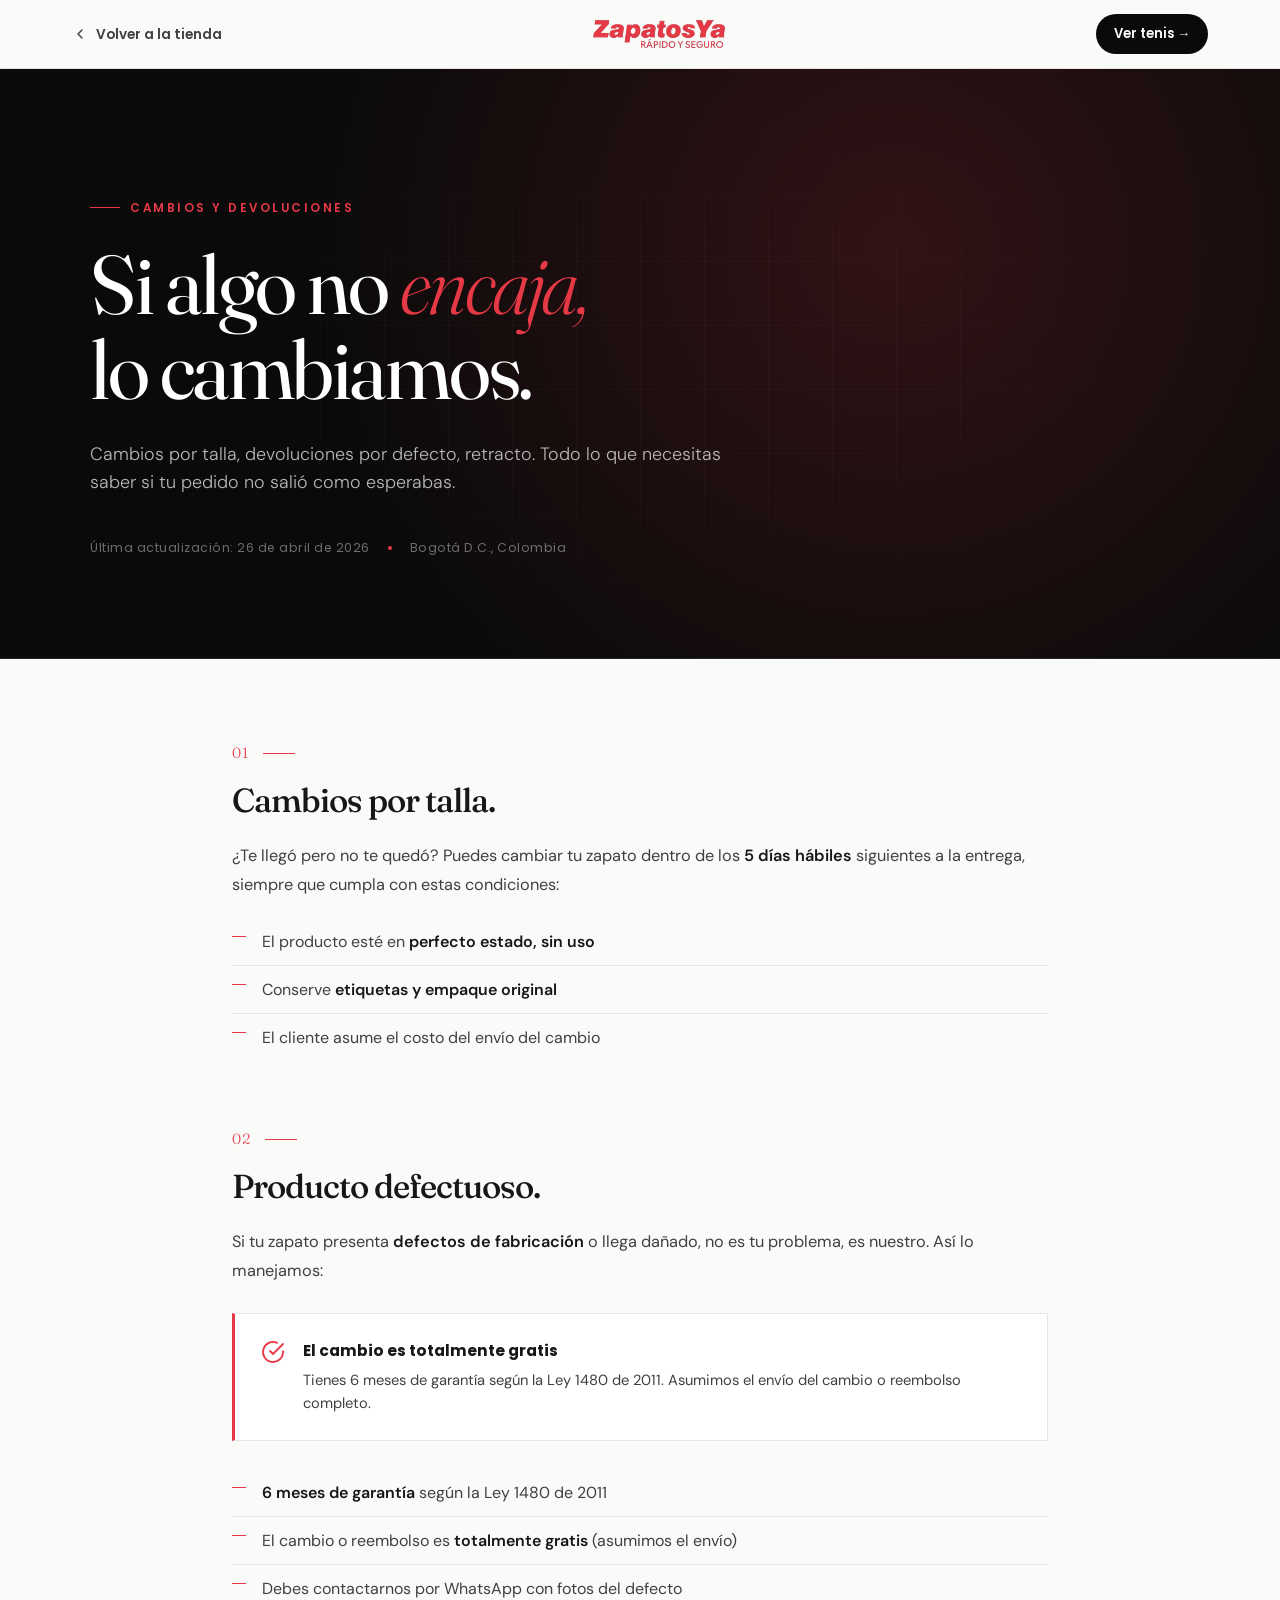
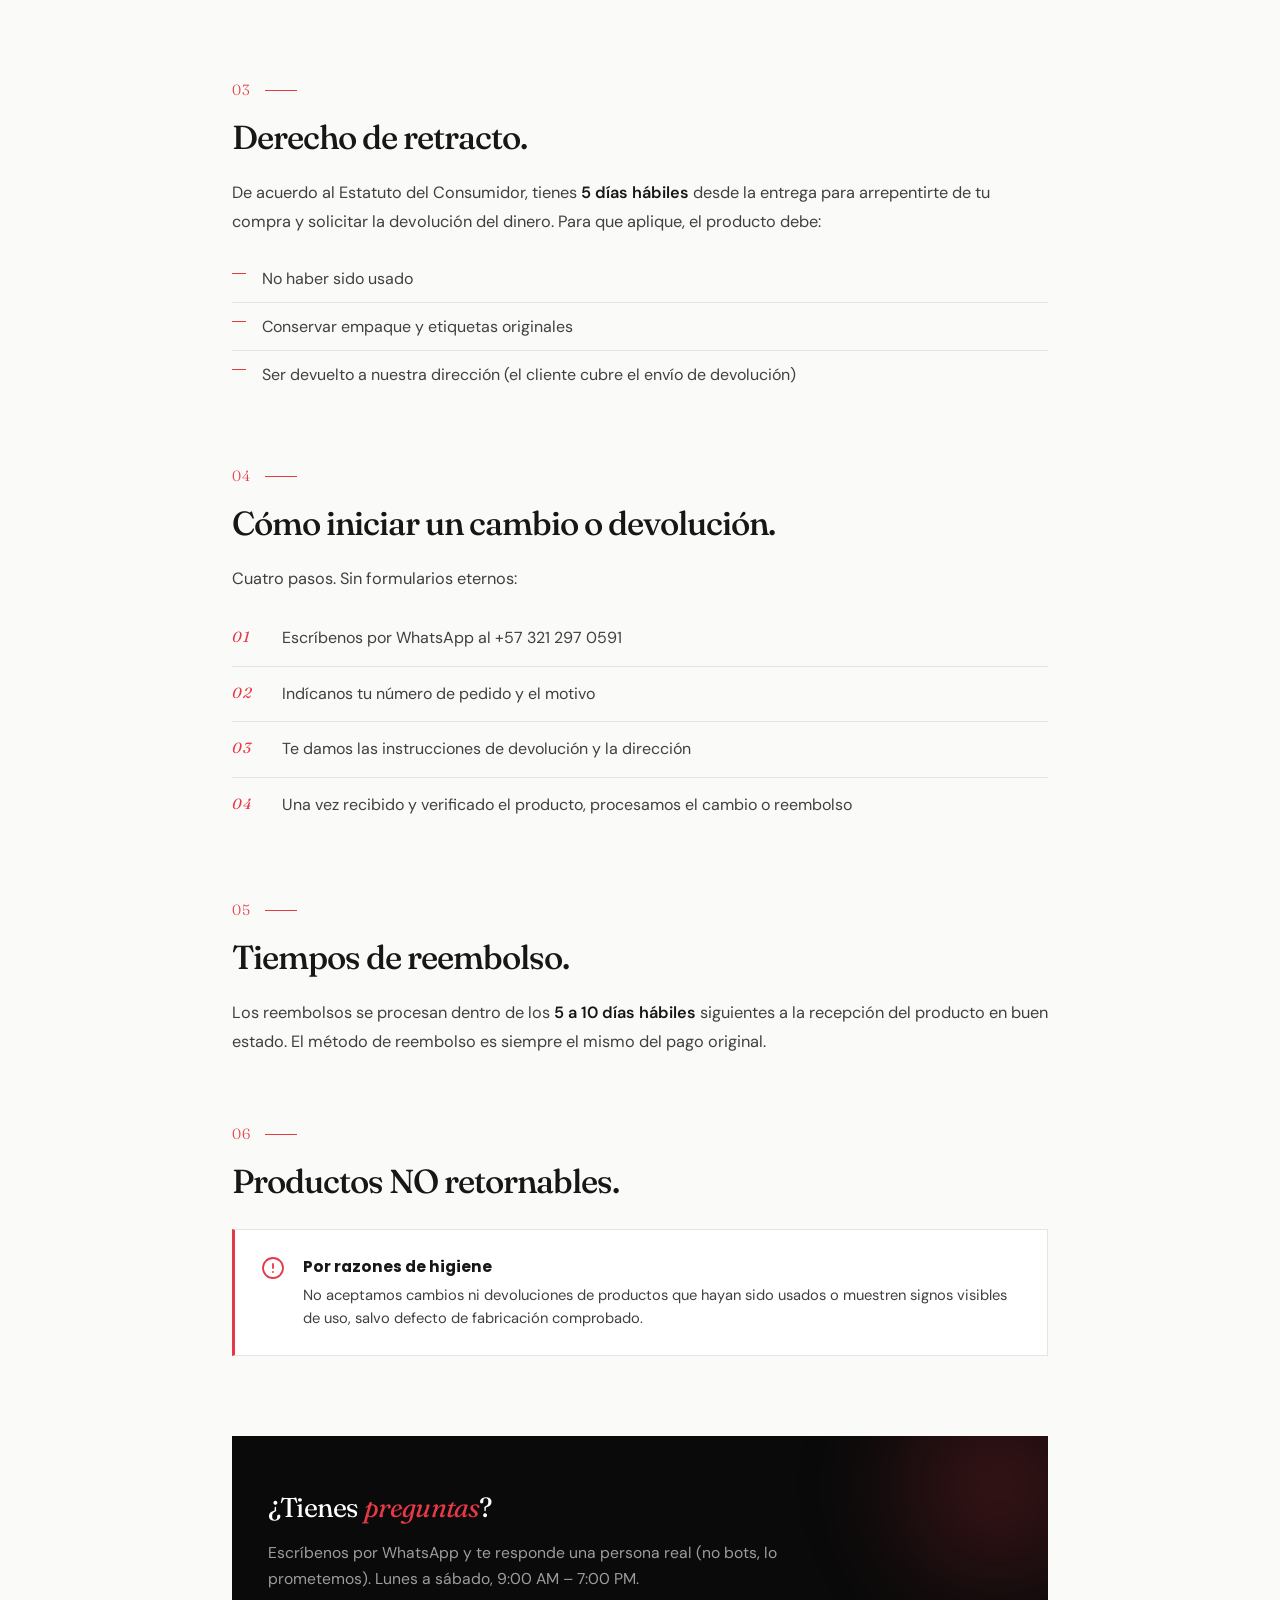
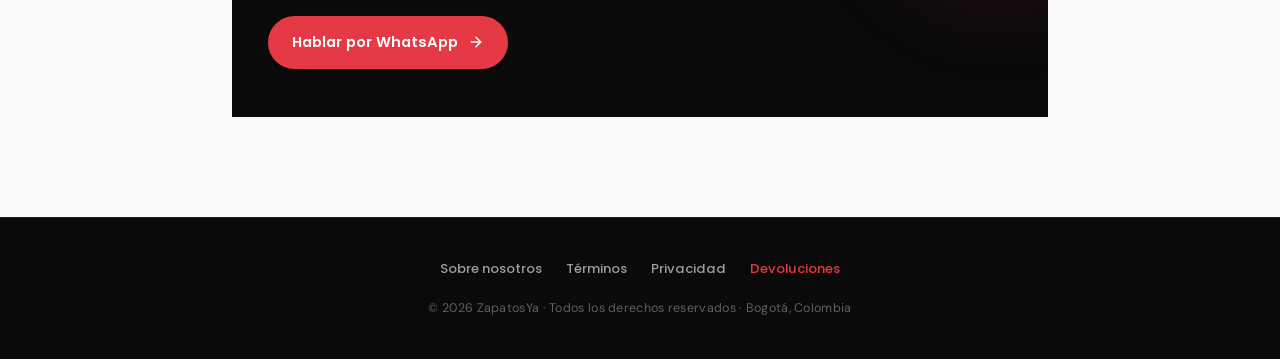
==== devoluciones.html @ 7dcd6004 "Add files via upload" ====
<!DOCTYPE html>
<html lang="es">
<head>
<meta charset="UTF-8"/>
<meta name="viewport" content="width=device-width,initial-scale=1.0"/>
<title>Cambios y Devoluciones | ZapatosYa</title>
<meta name="description" content="Cambios por talla, devoluciones por defecto, retracto. Todo lo que necesitas saber si tu pedido no salió como esperabas."/>
<meta name="theme-color" content="#E63946"/>
<link rel="canonical" href="https://zapatosya.com/devoluciones"/>
<link rel="icon" href="/img/favicon.ico" sizes="any"/>
<link rel="icon" type="image/png" sizes="32x32" href="/img/favicon-32.png"/>
<link rel="apple-touch-icon" sizes="180x180" href="/img/apple-touch-icon.png"/>
<link rel="manifest" href="/manifest.webmanifest"/>
<link rel="preconnect" href="https://fonts.googleapis.com"/>
<link rel="preconnect" href="https://fonts.gstatic.com" crossorigin/>
<link href="https://fonts.googleapis.com/css2?family=Poppins:wght@400;500;600;700;800&family=DM+Sans:wght@300;400;500&family=Fraunces:ital,opsz,wght@0,9..144,300;0,9..144,400;0,9..144,500;1,9..144,300;1,9..144,400&display=swap" rel="stylesheet"/>
<link rel="stylesheet" href="/legal.css"/>
</head>
<body>
<header class="lh-hdr">
  <div class="lh-hdr-in">
    <a href="/" class="lh-back">
      <svg width="16" height="16" viewBox="0 0 24 24" fill="none" stroke="currentColor" stroke-width="2.2" stroke-linecap="round" stroke-linejoin="round"><polyline points="15 18 9 12 15 6"/></svg>
      <span>Volver a la tienda</span>
    </a>
    <a href="/" class="lh-logo">
      <img src="/img/logo-header.webp" alt="ZapatosYa" width="100" height="24" loading="eager"/>
    </a>
    <a href="/" class="lh-cta">Ver tenis →</a>
  </div>
</header>
<section class="lh-hero">
  <div class="lh-hero-in">
    <div class="lh-eyebrow">Cambios y devoluciones</div>
    <h1 class="lh-title">Si algo no <em>encaja,</em><br/>lo cambiamos.</h1>
    <p class="lh-lead">Cambios por talla, devoluciones por defecto, retracto. Todo lo que necesitas saber si tu pedido no salió como esperabas.</p>
    <div class="lh-meta">
      <span>Última actualización: 26 de abril de 2026</span>
      <span class="lh-meta-dot"></span>
      <span>Bogotá D.C., Colombia</span>
    </div>
  </div>
</section>
<main class="lh-body">

  <section class="lh-section" style="--i:0">
    <div class="lh-num">01</div>
    <h2 class="lh-h2">Cambios por talla.</h2>
    <p class="lh-p">¿Te llegó pero no te quedó? Puedes cambiar tu zapato dentro de los <strong>5 días hábiles</strong> siguientes a la entrega, siempre que cumpla con estas condiciones:</p>
    <ul class="lh-list">
      <li>El producto esté en <strong>perfecto estado, sin uso</strong></li>
      <li>Conserve <strong>etiquetas y empaque original</strong></li>
      <li>El cliente asume el costo del envío del cambio</li>
    </ul>
  </section>

  <section class="lh-section" style="--i:1">
    <div class="lh-num">02</div>
    <h2 class="lh-h2">Producto defectuoso.</h2>
    <p class="lh-p">Si tu zapato presenta <strong>defectos de fabricación</strong> o llega dañado, no es tu problema, es nuestro. Así lo manejamos:</p>
    <div class="lh-callout">
      <svg class="lh-callout-ico" viewBox="0 0 24 24" fill="none" stroke="currentColor" stroke-width="1.8" stroke-linecap="round" stroke-linejoin="round"><path d="M22 11.08V12a10 10 0 1 1-5.93-9.14"/><polyline points="22 4 12 14.01 9 11.01"/></svg>
      <div class="lh-callout-text">
        <div class="lh-callout-h">El cambio es totalmente gratis</div>
        <div class="lh-callout-p">Tienes 6 meses de garantía según la Ley 1480 de 2011. Asumimos el envío del cambio o reembolso completo.</div>
      </div>
    </div>
    <ul class="lh-list">
      <li><strong>6 meses de garantía</strong> según la Ley 1480 de 2011</li>
      <li>El cambio o reembolso es <strong>totalmente gratis</strong> (asumimos el envío)</li>
      <li>Debes contactarnos por WhatsApp con fotos del defecto</li>
    </ul>
  </section>

  <section class="lh-section" style="--i:2">
    <div class="lh-num">03</div>
    <h2 class="lh-h2">Derecho de retracto.</h2>
    <p class="lh-p">De acuerdo al Estatuto del Consumidor, tienes <strong>5 días hábiles</strong> desde la entrega para arrepentirte de tu compra y solicitar la devolución del dinero. Para que aplique, el producto debe:</p>
    <ul class="lh-list">
      <li>No haber sido usado</li>
      <li>Conservar empaque y etiquetas originales</li>
      <li>Ser devuelto a nuestra dirección (el cliente cubre el envío de devolución)</li>
    </ul>
  </section>

  <section class="lh-section" style="--i:3">
    <div class="lh-num">04</div>
    <h2 class="lh-h2">Cómo iniciar un cambio o devolución.</h2>
    <p class="lh-p">Cuatro pasos. Sin formularios eternos:</p>
    <ol class="lh-ol">
      <li>Escríbenos por WhatsApp al <a href="https://wa.me/573212970591">+57 321 297 0591</a></li>
      <li>Indícanos tu número de pedido y el motivo</li>
      <li>Te damos las instrucciones de devolución y la dirección</li>
      <li>Una vez recibido y verificado el producto, procesamos el cambio o reembolso</li>
    </ol>
  </section>

  <section class="lh-section" style="--i:4">
    <div class="lh-num">05</div>
    <h2 class="lh-h2">Tiempos de reembolso.</h2>
    <p class="lh-p">Los reembolsos se procesan dentro de los <strong>5 a 10 días hábiles</strong> siguientes a la recepción del producto en buen estado. El método de reembolso es siempre el mismo del pago original.</p>
  </section>

  <section class="lh-section" style="--i:5">
    <div class="lh-num">06</div>
    <h2 class="lh-h2">Productos NO retornables.</h2>
    <div class="lh-callout">
      <svg class="lh-callout-ico" viewBox="0 0 24 24" fill="none" stroke="currentColor" stroke-width="1.8" stroke-linecap="round" stroke-linejoin="round"><circle cx="12" cy="12" r="10"/><line x1="12" y1="8" x2="12" y2="12"/><line x1="12" y1="16" x2="12.01" y2="16"/></svg>
      <div class="lh-callout-text">
        <div class="lh-callout-h">Por razones de higiene</div>
        <div class="lh-callout-p">No aceptamos cambios ni devoluciones de productos que hayan sido usados o muestren signos visibles de uso, salvo defecto de fabricación comprobado.</div>
      </div>
    </div>
  </section>

  <div class="lh-contact">
    <h3 class="lh-contact-h">¿Tienes <em>preguntas</em>?</h3>
    <p class="lh-contact-p">Escríbenos por WhatsApp y te responde una persona real (no bots, lo prometemos). Lunes a sábado, 9:00 AM – 7:00 PM.</p>
    <a href="https://wa.me/573212970591" target="_blank" rel="noopener" class="lh-contact-cta">
      Hablar por WhatsApp
      <svg width="16" height="16" viewBox="0 0 24 24" fill="none" stroke="currentColor" stroke-width="2.2" stroke-linecap="round" stroke-linejoin="round"><line x1="5" y1="12" x2="19" y2="12"/><polyline points="12 5 19 12 12 19"/></svg>
    </a>
  </div>
</main>
<footer class="lh-foot">
  <div class="lh-foot-in">
    <div class="lh-foot-links"><a href="/sobre-nosotros">Sobre nosotros</a><a href="/terminos">Términos</a><a href="/privacidad">Privacidad</a><a href="/devoluciones" class="active">Devoluciones</a></div>
    <div class="lh-foot-copy">© 2026 ZapatosYa · Todos los derechos reservados · Bogotá, Colombia</div>
  </div>
</footer>
</body>
</html>
---- legal.css ----
/* ZapatosYa — Páginas legales */
:root{
  --red:#E63946;
  --red2:#c0303c;
  --red-soft:#fff5f5;
  --blk:#0a0a0a;
  --blk2:#1a1a1a;
  --gray-9:#171717;
  --gray-7:#404040;
  --gray-5:#737373;
  --gray-3:#d4d4d4;
  --gray-1:#f5f5f5;
  --bg:#fafaf9;
  --border:#e7e5e4;
  --fh:'Poppins',sans-serif;
  --fb:'DM Sans',sans-serif;
  --fs:'Fraunces',Georgia,serif;
  --tr:.3s cubic-bezier(.4,0,.2,1);
}
*{margin:0;padding:0;box-sizing:border-box}
html{scroll-behavior:smooth;overflow-x:hidden;width:100%}
body{font-family:var(--fb);background:var(--bg);color:var(--gray-9);line-height:1.7;overflow-x:hidden;width:100%;-webkit-font-smoothing:antialiased;-moz-osx-font-smoothing:grayscale}
a{color:inherit;text-decoration:none;transition:var(--tr)}
img{max-width:100%;display:block}

/* ── HEADER MINIMALISTA ── */
.lh-hdr{position:sticky;top:0;background:rgba(250,250,249,.85);backdrop-filter:blur(20px);-webkit-backdrop-filter:blur(20px);border-bottom:1px solid var(--border);z-index:50;padding:14px 0}
.lh-hdr-in{max-width:1200px;margin:0 auto;padding:0 32px;display:flex;align-items:center;justify-content:space-between;gap:24px}
.lh-back{display:inline-flex;align-items:center;gap:8px;font-family:var(--fh);font-weight:600;font-size:.85rem;color:var(--gray-7);transition:var(--tr)}
.lh-back:hover{color:var(--red);transform:translateX(-3px)}
.lh-back svg{transition:var(--tr)}
.lh-logo{display:flex;align-items:center;gap:10px}
.lh-logo img{height:32px;width:auto}
.lh-logo-text{font-family:var(--fh);font-weight:800;font-size:1.05rem;letter-spacing:-.5px}
.lh-logo-text .ya{color:var(--red)}
.lh-cta{font-family:var(--fh);font-weight:600;font-size:.82rem;padding:9px 18px;border-radius:50px;background:var(--blk);color:#fff;transition:var(--tr)}
.lh-cta:hover{background:var(--red);transform:translateY(-1px)}

/* ── HERO EDITORIAL ── */
.lh-hero{position:relative;padding:120px 32px 100px;background:var(--blk);color:#fff;overflow:hidden;border-bottom:1px solid #222}
.lh-hero::before{content:'';position:absolute;inset:0;background:radial-gradient(circle at 70% 30%,rgba(230,57,70,.18),transparent 60%);pointer-events:none}
.lh-hero::after{content:'';position:absolute;inset:0;background-image:linear-gradient(rgba(255,255,255,.025) 1px,transparent 1px),linear-gradient(90deg,rgba(255,255,255,.025) 1px,transparent 1px);background-size:64px 64px;mask-image:radial-gradient(ellipse at center,black 30%,transparent 70%);-webkit-mask-image:radial-gradient(ellipse at center,black 30%,transparent 70%);pointer-events:none}
.lh-hero-in{max-width:1100px;margin:0 auto;position:relative;z-index:1}
.lh-eyebrow{display:inline-flex;align-items:center;gap:10px;font-family:var(--fh);font-weight:600;font-size:.74rem;letter-spacing:2.5px;text-transform:uppercase;color:var(--red);margin-bottom:24px;animation:rise .7s cubic-bezier(.2,0,.2,1) both}
.lh-eyebrow::before{content:'';width:30px;height:1px;background:var(--red)}
.lh-title{font-family:var(--fs);font-weight:400;font-size:clamp(2.6rem,7vw,5.2rem);line-height:1.02;letter-spacing:-2.5px;margin-bottom:28px;animation:rise .8s cubic-bezier(.2,0,.2,1) .08s both}
.lh-title em{font-style:italic;color:var(--red);font-weight:300}
.lh-lead{font-family:var(--fb);font-size:clamp(1.05rem,1.4vw,1.22rem);font-weight:300;color:rgba(255,255,255,.7);max-width:640px;line-height:1.6;animation:rise .8s cubic-bezier(.2,0,.2,1) .15s both}
.lh-meta{display:flex;align-items:center;gap:18px;margin-top:40px;font-size:.78rem;color:rgba(255,255,255,.4);font-family:var(--fh);letter-spacing:.5px;animation:rise .8s cubic-bezier(.2,0,.2,1) .22s both}
.lh-meta-dot{width:4px;height:4px;background:var(--red);border-radius:50%}

@keyframes rise{from{opacity:0;transform:translateY(20px)}to{opacity:1;transform:translateY(0)}}

/* ── CONTENIDO ── */
.lh-body{max-width:880px;margin:0 auto;padding:80px 32px 100px}
.lh-section{margin-bottom:64px;animation:rise .6s ease both;animation-delay:calc(var(--i,0) * 80ms)}
.lh-section:last-child{margin-bottom:0}
.lh-num{display:inline-flex;align-items:center;justify-content:center;font-family:var(--fs);font-weight:300;font-size:.92rem;color:var(--red);letter-spacing:1px;margin-bottom:14px;font-feature-settings:'tnum'}
.lh-num::after{content:'';display:inline-block;width:32px;height:1px;background:var(--red);margin-left:14px;vertical-align:middle}
.lh-h2{font-family:var(--fs);font-weight:500;font-size:clamp(1.6rem,2.6vw,2.1rem);letter-spacing:-1px;line-height:1.18;margin-bottom:22px;color:var(--gray-9)}
.lh-h3{font-family:var(--fh);font-weight:700;font-size:1.05rem;letter-spacing:-.3px;margin:28px 0 12px;color:var(--gray-9)}
.lh-p{font-size:1.02rem;color:var(--gray-7);margin-bottom:18px;line-height:1.78}
.lh-p strong{color:var(--gray-9);font-weight:600}
.lh-p a{color:var(--red);font-weight:600;border-bottom:1px solid currentColor;padding-bottom:1px}
.lh-p a:hover{color:var(--red2)}

/* Listas refinadas */
.lh-list{list-style:none;margin:18px 0 22px;padding:0}
.lh-list li{position:relative;padding:10px 0 10px 30px;color:var(--gray-7);font-size:1rem;line-height:1.7;border-bottom:1px solid var(--border)}
.lh-list li:last-child{border-bottom:none}
.lh-list li::before{content:'';position:absolute;left:0;top:18px;width:14px;height:1px;background:var(--red)}
.lh-list li strong{color:var(--gray-9);font-weight:600}
.lh-ol{counter-reset:step;list-style:none;margin:18px 0 22px;padding:0}
.lh-ol li{position:relative;padding:14px 0 14px 50px;color:var(--gray-7);font-size:1rem;line-height:1.65;border-bottom:1px solid var(--border);counter-increment:step}
.lh-ol li:last-child{border-bottom:none}
.lh-ol li::before{content:counter(step,decimal-leading-zero);position:absolute;left:0;top:14px;font-family:var(--fs);font-style:italic;font-weight:400;font-size:.92rem;color:var(--red);letter-spacing:.5px}

/* Cards de "promesa" tipo grid */
.lh-promise{display:grid;grid-template-columns:repeat(auto-fit,minmax(240px,1fr));gap:1px;background:var(--border);margin:24px 0 32px;border:1px solid var(--border);border-radius:0}
.lh-promise-item{background:#fff;padding:28px 24px;transition:var(--tr)}
.lh-promise-item:hover{background:var(--red-soft)}
.lh-promise-ico{width:34px;height:34px;color:var(--red);margin-bottom:14px}
.lh-promise-h{font-family:var(--fh);font-weight:700;font-size:.98rem;margin-bottom:6px;color:var(--gray-9)}
.lh-promise-p{font-size:.88rem;color:var(--gray-5);line-height:1.55}

/* Highlight cards (info importante) */
.lh-callout{display:flex;gap:18px;padding:24px 26px;background:#fff;border:1px solid var(--border);border-left:3px solid var(--red);margin:28px 0;border-radius:0}
.lh-callout-ico{flex-shrink:0;width:24px;height:24px;color:var(--red);margin-top:2px}
.lh-callout-text{flex:1}
.lh-callout-h{font-family:var(--fh);font-weight:700;font-size:.96rem;margin-bottom:4px;color:var(--gray-9)}
.lh-callout-p{font-size:.92rem;color:var(--gray-7);line-height:1.6}

/* Contacto card final */
.lh-contact{margin-top:80px;padding:48px 36px;background:var(--blk);color:#fff;border-radius:0;position:relative;overflow:hidden}
.lh-contact::before{content:'';position:absolute;top:-100px;right:-100px;width:300px;height:300px;background:radial-gradient(circle,rgba(230,57,70,.25),transparent 70%);border-radius:50%;filter:blur(40px);pointer-events:none}
.lh-contact-h{font-family:var(--fs);font-weight:400;font-size:1.7rem;letter-spacing:-.8px;margin-bottom:10px;position:relative}
.lh-contact-h em{font-style:italic;color:var(--red)}
.lh-contact-p{color:rgba(255,255,255,.6);font-size:.98rem;margin-bottom:24px;max-width:520px;line-height:1.65;position:relative}
.lh-contact-cta{display:inline-flex;align-items:center;gap:10px;background:var(--red);color:#fff;font-family:var(--fh);font-weight:600;font-size:.92rem;padding:14px 24px;border-radius:50px;transition:var(--tr);position:relative;border:none;cursor:pointer}
.lh-contact-cta:hover{background:#fff;color:var(--blk);transform:translateY(-2px)}
.lh-contact-cta svg{transition:var(--tr)}
.lh-contact-cta:hover svg{transform:translateX(3px)}

/* ── FOOTER ── */
.lh-foot{background:var(--blk);color:rgba(255,255,255,.5);padding:40px 32px;text-align:center;font-size:.82rem;border-top:1px solid #222}
.lh-foot-in{max-width:1100px;margin:0 auto}
.lh-foot-links{display:flex;justify-content:center;flex-wrap:wrap;gap:24px;margin-bottom:18px}
.lh-foot-links a{color:rgba(255,255,255,.6);font-family:var(--fh);font-weight:500;font-size:.82rem;transition:var(--tr)}
.lh-foot-links a:hover{color:var(--red)}
.lh-foot-links a.active{color:var(--red)}
.lh-foot-copy{color:rgba(255,255,255,.35);font-size:.78rem;letter-spacing:.3px}

/* ── MOBILE ── */
@media(max-width:720px){
  .lh-hdr-in{padding:0 18px;gap:12px}
  .lh-back span{display:none}
  .lh-logo-text{font-size:.95rem}
  .lh-cta{padding:8px 14px;font-size:.76rem}
  .lh-hero{padding:80px 22px 70px}
  .lh-title{letter-spacing:-1.5px}
  .lh-meta{flex-wrap:wrap;gap:10px;font-size:.72rem}
  .lh-body{padding:54px 22px 70px}
  .lh-section{margin-bottom:48px}
  .lh-h2{letter-spacing:-.5px}
  .lh-promise{grid-template-columns:1fr 1fr}
  .lh-promise-item{padding:22px 18px}
  .lh-callout{flex-direction:column;padding:20px 22px;gap:12px}
  .lh-contact{padding:34px 24px;margin-top:54px}
  .lh-contact-h{font-size:1.4rem}
  .lh-foot-links{gap:14px}
}
@media(max-width:420px){
  .lh-promise{grid-template-columns:1fr}
}
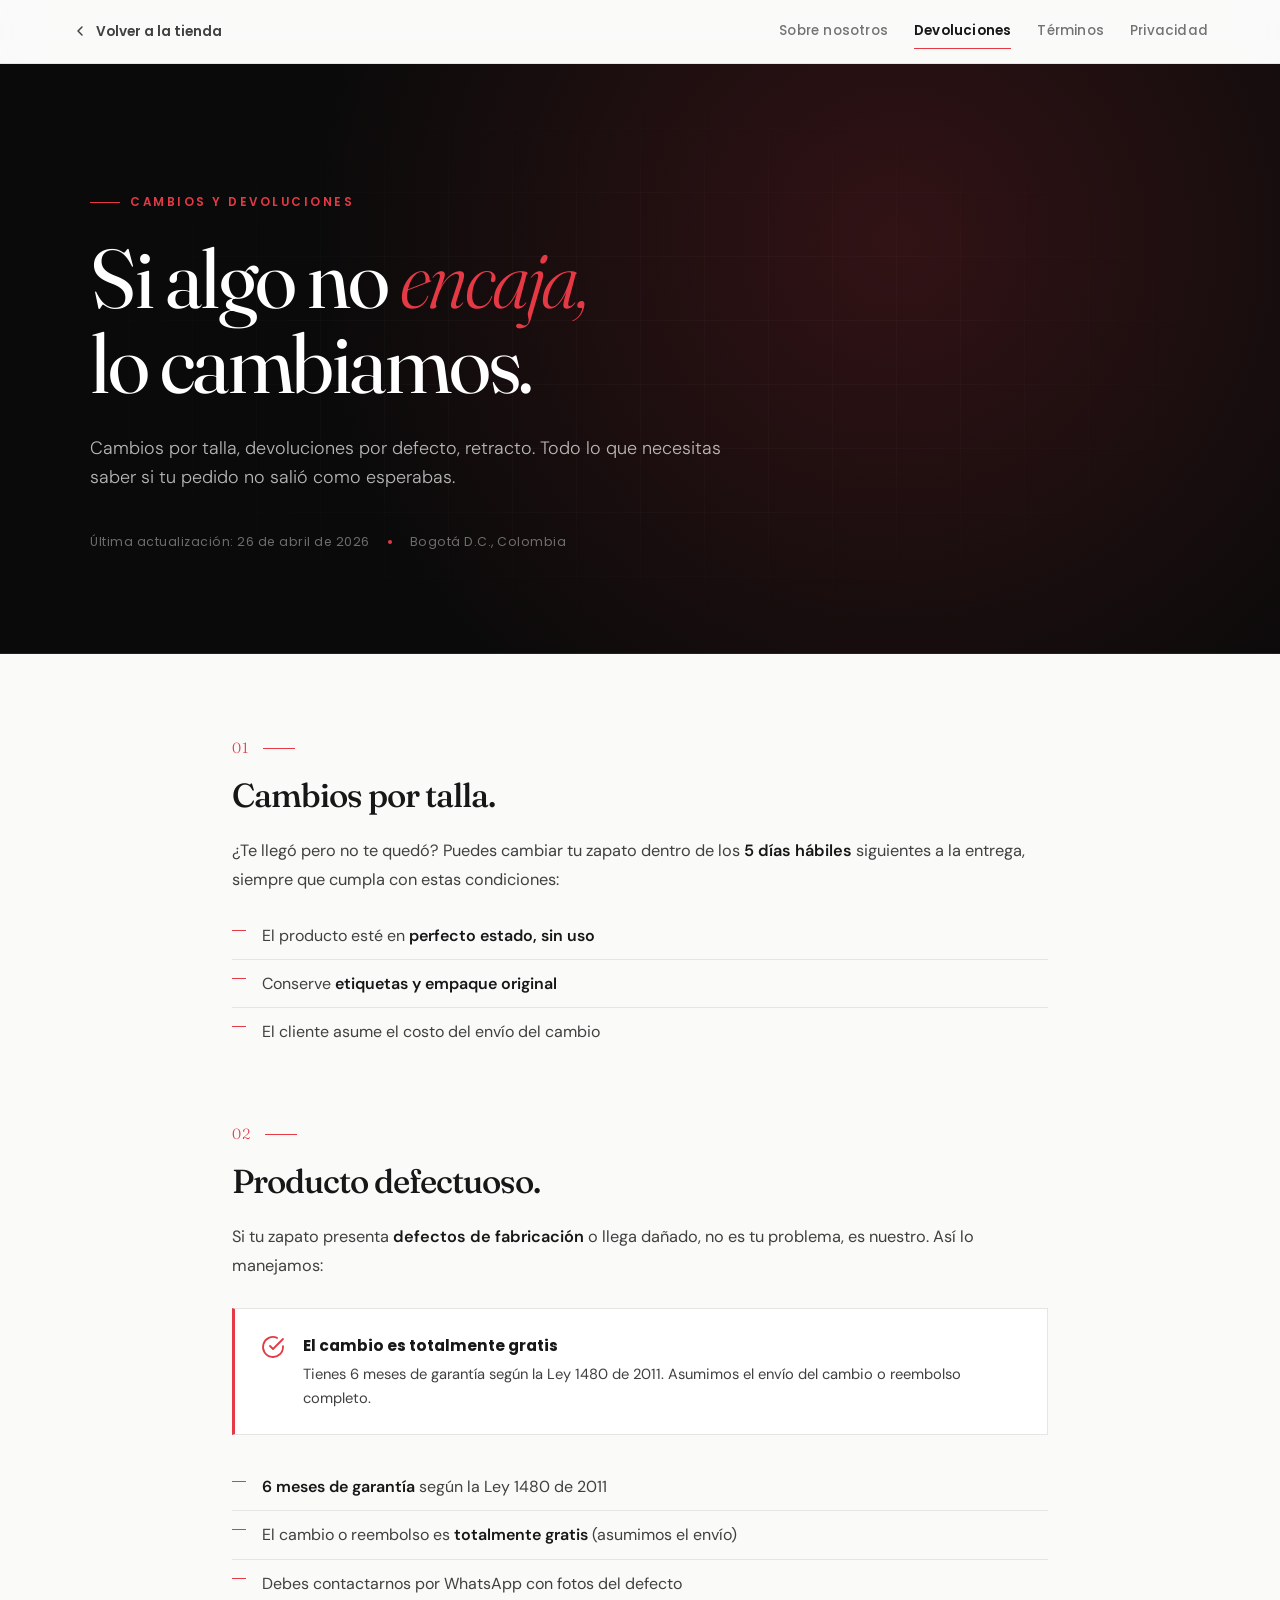
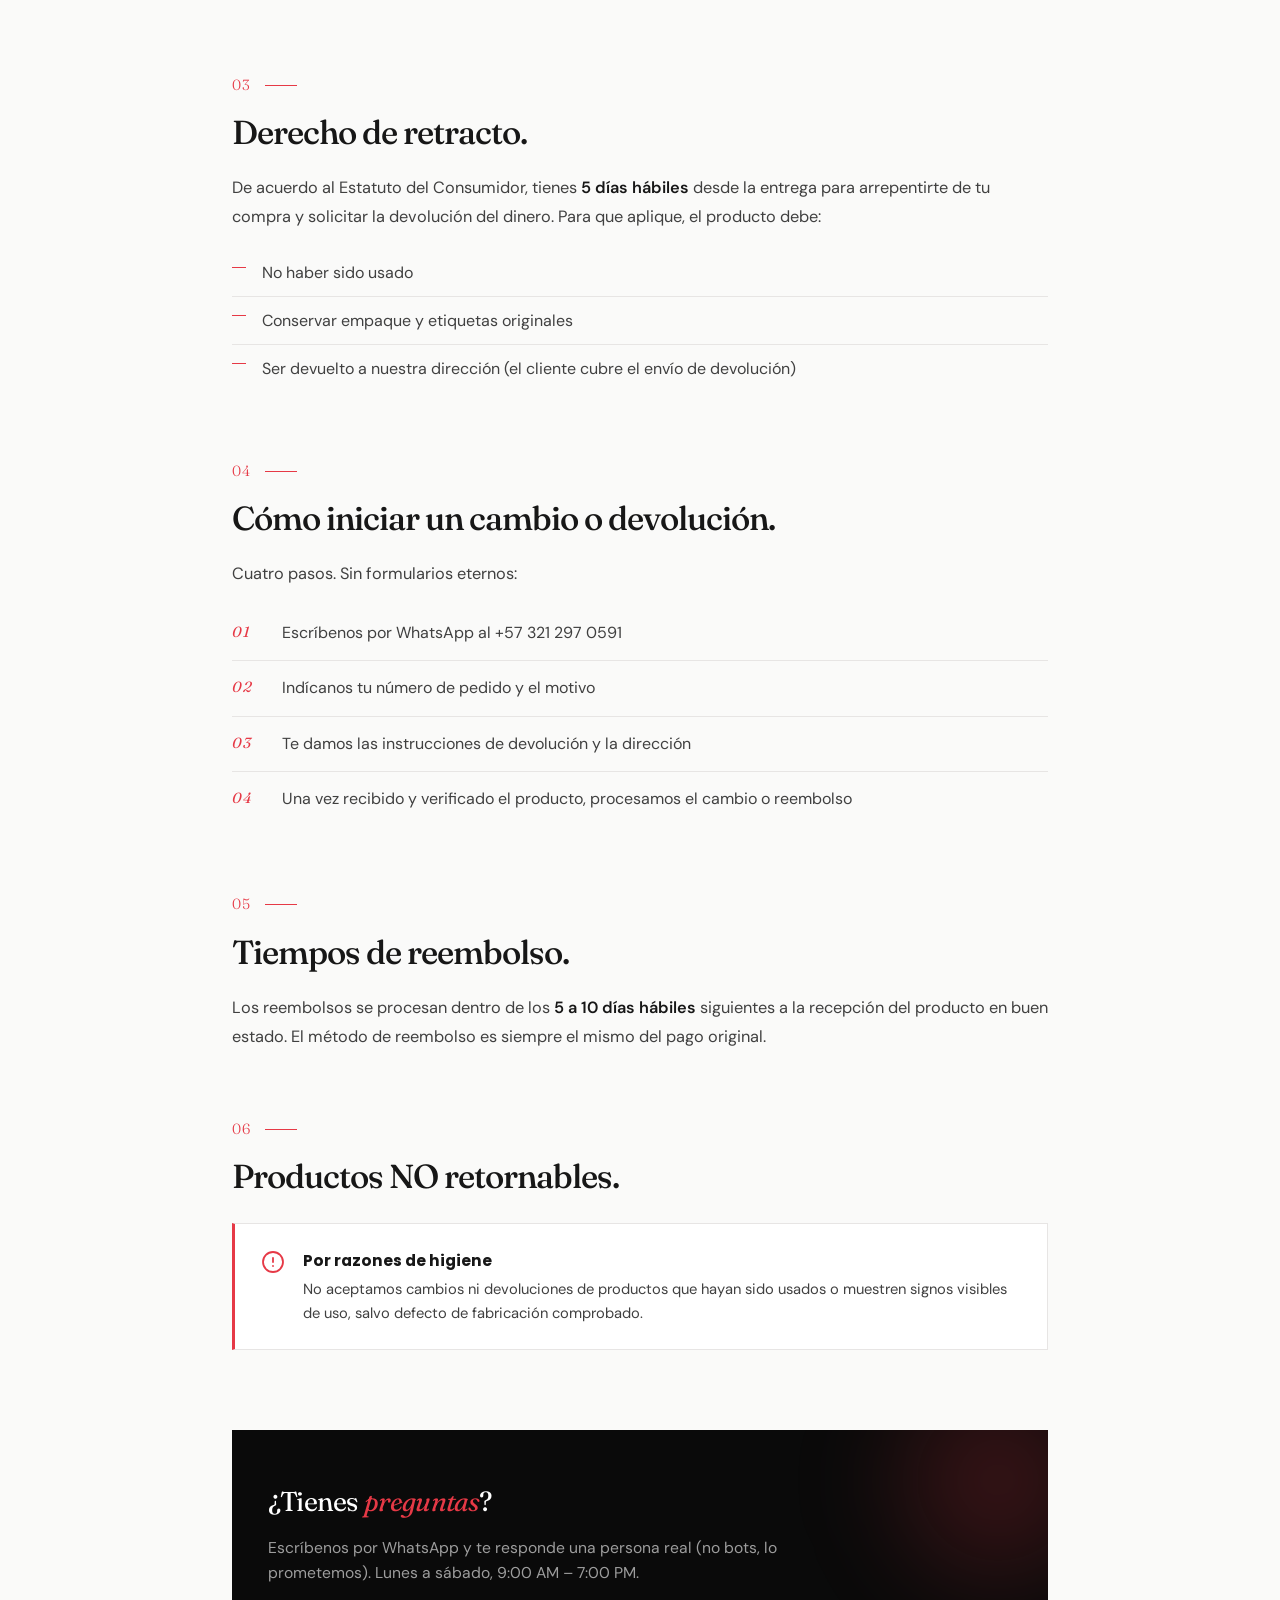
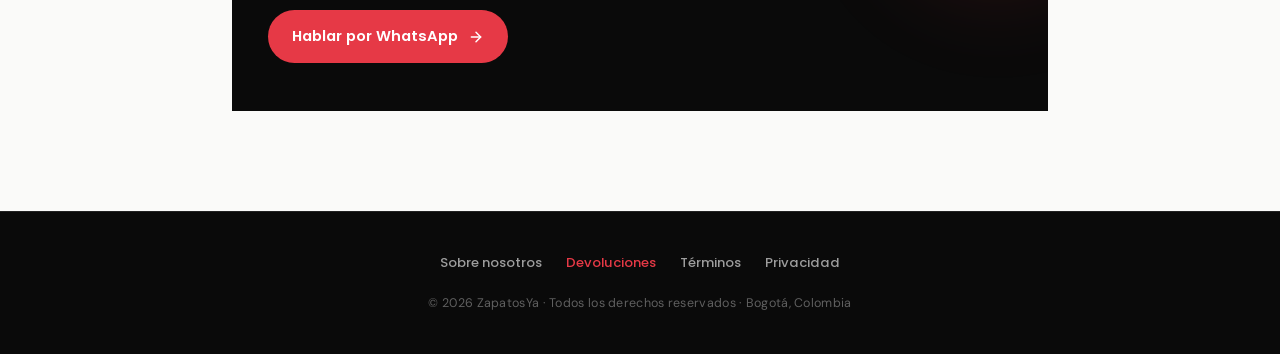
==== commit ed809cc6: "Add files via upload" ====
--- a/devoluciones.html
+++ b/devoluciones.html
@@ -23,12 +23,35 @@
       <svg width="16" height="16" viewBox="0 0 24 24" fill="none" stroke="currentColor" stroke-width="2.2" stroke-linecap="round" stroke-linejoin="round"><polyline points="15 18 9 12 15 6"/></svg>
       <span>Volver a la tienda</span>
     </a>
-    <a href="/" class="lh-logo">
-      <img src="/img/logo-header.webp" alt="ZapatosYa" width="100" height="24" loading="eager"/>
-    </a>
-    <a href="/" class="lh-cta">Ver tenis →</a>
+    <nav class="lh-nav" aria-label="Páginas legales">
+      <a href="/sobre-nosotros">Sobre nosotros</a><a href="/devoluciones" class="active">Devoluciones</a><a href="/terminos">Términos</a><a href="/privacidad">Privacidad</a>
+    </nav>
+    <button class="lh-mb" id="lhMb" aria-label="Abrir menú" title="Menú">
+      <span></span><span></span><span></span>
+    </button>
   </div>
 </header>
+
+<!-- Drawer móvil -->
+<div class="lh-drawer-ov" id="lhDrawerOv"></div>
+<aside class="lh-drawer" id="lhDrawer" aria-label="Menú móvil">
+  <div class="lh-drawer-head">
+    <span class="lh-drawer-title">Navegación</span>
+    <button class="lh-drawer-close" id="lhDrawerClose" aria-label="Cerrar menú">
+      <svg width="20" height="20" viewBox="0 0 24 24" fill="none" stroke="currentColor" stroke-width="2.2" stroke-linecap="round" stroke-linejoin="round"><line x1="18" y1="6" x2="6" y2="18"/><line x1="6" y1="6" x2="18" y2="18"/></svg>
+    </button>
+  </div>
+  <nav class="lh-drawer-nav">
+    <a href="/" class="lh-drawer-link"><span class="lh-drawer-link-num">01</span><span class="lh-drawer-link-text">Inicio</span></a><a href="/sobre-nosotros" class="lh-drawer-link"><span class="lh-drawer-link-num">02</span><span class="lh-drawer-link-text">Sobre nosotros</span></a><a href="/devoluciones" class="lh-drawer-link active"><span class="lh-drawer-link-num">03</span><span class="lh-drawer-link-text">Devoluciones</span></a><a href="/terminos" class="lh-drawer-link"><span class="lh-drawer-link-num">04</span><span class="lh-drawer-link-text">Términos</span></a><a href="/privacidad" class="lh-drawer-link"><span class="lh-drawer-link-num">05</span><span class="lh-drawer-link-text">Privacidad</span></a>
+  </nav>
+  <div class="lh-drawer-foot">
+    <a href="https://wa.me/573212970591" target="_blank" rel="noopener" class="lh-drawer-wa">
+      <svg width="18" height="18" viewBox="0 0 24 24" fill="currentColor"><path d="M17.472 14.382c-.297-.149-1.758-.867-2.03-.967-.273-.099-.471-.148-.67.15-.197.297-.767.966-.94 1.164-.173.199-.347.223-.644.075-.297-.15-1.255-.463-2.39-1.475-.883-.788-1.48-1.761-1.653-2.059-.173-.297-.018-.458.13-.606.134-.133.298-.347.446-.52.149-.174.198-.298.298-.497.099-.198.05-.371-.025-.52-.075-.149-.669-1.612-.916-2.207-.242-.579-.487-.5-.669-.51-.173-.008-.371-.01-.57-.01-.198 0-.52.074-.792.372-.272.297-1.04 1.016-1.04 2.479 0 1.462 1.065 2.875 1.213 3.074.149.198 2.096 3.2 5.077 4.487.709.306 1.262.489 1.694.625.712.227 1.36.195 1.871.118.571-.085 1.758-.719 2.006-1.413.248-.694.248-1.289.173-1.413-.074-.124-.272-.198-.57-.347m-5.421 7.403h-.004a9.87 9.87 0 01-5.031-1.378l-.361-.214-3.741.982.998-3.648-.235-.374a9.86 9.86 0 01-1.51-5.26c.001-5.45 4.436-9.884 9.888-9.884 2.64 0 5.122 1.03 6.988 2.898a9.825 9.825 0 012.893 6.994c-.003 5.45-4.437 9.884-9.885 9.884m8.413-18.297A11.815 11.815 0 0012.05 0C5.495 0 .16 5.335.157 11.892c0 2.096.547 4.142 1.588 5.945L.057 24l6.305-1.654a11.882 11.882 0 005.683 1.448h.005c6.554 0 11.890-5.335 11.893-11.893a11.821 11.821 0 00-3.48-8.413z"/></svg>
+      Hablar por WhatsApp
+    </a>
+  </div>
+</aside>
+
 <section class="lh-hero">
   <div class="lh-hero-in">
     <div class="lh-eyebrow">Cambios y devoluciones</div>
@@ -124,9 +147,24 @@
 </main>
 <footer class="lh-foot">
   <div class="lh-foot-in">
-    <div class="lh-foot-links"><a href="/sobre-nosotros">Sobre nosotros</a><a href="/terminos">Términos</a><a href="/privacidad">Privacidad</a><a href="/devoluciones" class="active">Devoluciones</a></div>
+    <div class="lh-foot-links"><a href="/sobre-nosotros">Sobre nosotros</a><a href="/devoluciones" class="active">Devoluciones</a><a href="/terminos">Términos</a><a href="/privacidad">Privacidad</a></div>
     <div class="lh-foot-copy">© 2026 ZapatosYa · Todos los derechos reservados · Bogotá, Colombia</div>
   </div>
 </footer>
+
+<script>
+(function(){
+  var btn=document.getElementById("lhMb");
+  var dr=document.getElementById("lhDrawer");
+  var ov=document.getElementById("lhDrawerOv");
+  var cl=document.getElementById("lhDrawerClose");
+  function open(){btn.classList.add("open");dr.classList.add("open");ov.classList.add("open");document.body.style.overflow="hidden";}
+  function close(){btn.classList.remove("open");dr.classList.remove("open");ov.classList.remove("open");document.body.style.overflow="";}
+  btn.addEventListener("click",function(){dr.classList.contains("open")?close():open();});
+  cl.addEventListener("click",close);
+  ov.addEventListener("click",close);
+  document.addEventListener("keydown",function(e){if(e.key==="Escape")close();});
+})();
+</script>
 </body>
 </html>
--- a/legal.css
+++ b/legal.css
@@ -26,15 +26,43 @@
 /* ── HEADER MINIMALISTA ── */
 .lh-hdr{position:sticky;top:0;background:rgba(250,250,249,.85);backdrop-filter:blur(20px);-webkit-backdrop-filter:blur(20px);border-bottom:1px solid var(--border);z-index:50;padding:14px 0}
 .lh-hdr-in{max-width:1200px;margin:0 auto;padding:0 32px;display:flex;align-items:center;justify-content:space-between;gap:24px}
-.lh-back{display:inline-flex;align-items:center;gap:8px;font-family:var(--fh);font-weight:600;font-size:.85rem;color:var(--gray-7);transition:var(--tr)}
+.lh-back{display:inline-flex;align-items:center;gap:8px;font-family:var(--fh);font-weight:600;font-size:.85rem;color:var(--gray-7);transition:var(--tr);flex-shrink:0}
 .lh-back:hover{color:var(--red);transform:translateX(-3px)}
 .lh-back svg{transition:var(--tr)}
-.lh-logo{display:flex;align-items:center;gap:10px}
-.lh-logo img{height:32px;width:auto}
-.lh-logo-text{font-family:var(--fh);font-weight:800;font-size:1.05rem;letter-spacing:-.5px}
-.lh-logo-text .ya{color:var(--red)}
-.lh-cta{font-family:var(--fh);font-weight:600;font-size:.82rem;padding:9px 18px;border-radius:50px;background:var(--blk);color:#fff;transition:var(--tr)}
-.lh-cta:hover{background:var(--red);transform:translateY(-1px)}
+
+/* Nav central entre páginas legales */
+.lh-nav{display:flex;gap:26px;align-items:center}
+.lh-nav a{font-family:var(--fh);font-weight:500;font-size:.84rem;color:var(--gray-5);transition:var(--tr);position:relative;padding:6px 0;letter-spacing:.2px}
+.lh-nav a:hover{color:var(--gray-9)}
+.lh-nav a.active{color:var(--gray-9);font-weight:600}
+.lh-nav a::after{content:'';position:absolute;left:0;right:0;bottom:0;height:1px;background:var(--red);transform:scaleX(0);transform-origin:left;transition:transform .3s cubic-bezier(.4,0,.2,1)}
+.lh-nav a:hover::after,.lh-nav a.active::after{transform:scaleX(1)}
+
+/* Botón hamburguesa móvil */
+.lh-mb{display:none;background:none;border:none;width:38px;height:38px;flex-direction:column;justify-content:center;align-items:center;gap:5px;cursor:pointer;padding:0;flex-shrink:0}
+.lh-mb span{display:block;width:22px;height:2px;background:var(--gray-9);transition:var(--tr);transform-origin:center;border-radius:2px}
+.lh-mb.open span:nth-child(1){transform:translateY(7px) rotate(45deg)}
+.lh-mb.open span:nth-child(2){opacity:0}
+.lh-mb.open span:nth-child(3){transform:translateY(-7px) rotate(-45deg)}
+
+/* Drawer móvil de páginas legales */
+.lh-drawer-ov{position:fixed;inset:0;background:rgba(0,0,0,.6);backdrop-filter:blur(4px);-webkit-backdrop-filter:blur(4px);z-index:198;opacity:0;pointer-events:none;transition:opacity .35s ease}
+.lh-drawer-ov.open{opacity:1;pointer-events:all}
+.lh-drawer{position:fixed;top:0;right:0;bottom:0;width:min(360px,85vw);background:var(--blk);color:#fff;z-index:199;display:flex;flex-direction:column;transform:translateX(100%);transition:transform .4s cubic-bezier(.32,.72,0,1);overflow-y:auto;border-left:1px solid rgba(255,255,255,.08)}
+.lh-drawer.open{transform:translateX(0)}
+.lh-drawer-head{display:flex;align-items:center;justify-content:space-between;padding:22px 24px;border-bottom:1px solid rgba(255,255,255,.08)}
+.lh-drawer-title{font-family:var(--fh);font-weight:700;font-size:.78rem;color:rgba(255,255,255,.5);letter-spacing:2.5px;text-transform:uppercase}
+.lh-drawer-close{background:rgba(255,255,255,.06);border:1px solid rgba(255,255,255,.1);width:36px;height:36px;border-radius:50%;display:flex;align-items:center;justify-content:center;color:#fff;cursor:pointer;transition:var(--tr)}
+.lh-drawer-close:hover{background:var(--red);border-color:var(--red)}
+.lh-drawer-nav{display:flex;flex-direction:column;padding:14px 0;flex:1}
+.lh-drawer-link{display:flex;align-items:baseline;gap:18px;padding:18px 28px;color:#fff;font-family:var(--fh);font-weight:600;font-size:1.15rem;border-bottom:1px solid rgba(255,255,255,.05);transition:var(--tr);position:relative;text-decoration:none}
+.lh-drawer-link:hover,.lh-drawer-link.active{background:rgba(230,57,70,.1);padding-left:36px}
+.lh-drawer-link.active .lh-drawer-link-text,.lh-drawer-link:hover .lh-drawer-link-text{color:var(--red)}
+.lh-drawer-link-num{font-family:var(--fs);font-style:italic;font-weight:300;font-size:.78rem;color:var(--red);min-width:24px;letter-spacing:.5px}
+.lh-drawer-link-text{transition:var(--tr)}
+.lh-drawer-foot{padding:22px 24px;border-top:1px solid rgba(255,255,255,.08)}
+.lh-drawer-wa{display:flex;align-items:center;justify-content:center;gap:10px;width:100%;background:#25d366;color:#fff;font-family:var(--fh);font-weight:700;font-size:.92rem;padding:14px 18px;border-radius:50px;transition:var(--tr);text-decoration:none}
+.lh-drawer-wa:hover{background:#1eb358;transform:translateY(-2px);box-shadow:0 8px 22px rgba(37,211,102,.35)}
 
 /* ── HERO EDITORIAL ── */
 .lh-hero{position:relative;padding:120px 32px 100px;background:var(--blk);color:#fff;overflow:hidden;border-bottom:1px solid #222}
@@ -111,11 +139,13 @@
 .lh-foot-copy{color:rgba(255,255,255,.35);font-size:.78rem;letter-spacing:.3px}
 
 /* ── MOBILE ── */
+@media(max-width:840px){
+  .lh-nav{display:none}
+  .lh-mb{display:flex}
+}
 @media(max-width:720px){
   .lh-hdr-in{padding:0 18px;gap:12px}
   .lh-back span{display:none}
-  .lh-logo-text{font-size:.95rem}
-  .lh-cta{padding:8px 14px;font-size:.76rem}
   .lh-hero{padding:80px 22px 70px}
   .lh-title{letter-spacing:-1.5px}
   .lh-meta{flex-wrap:wrap;gap:10px;font-size:.72rem}
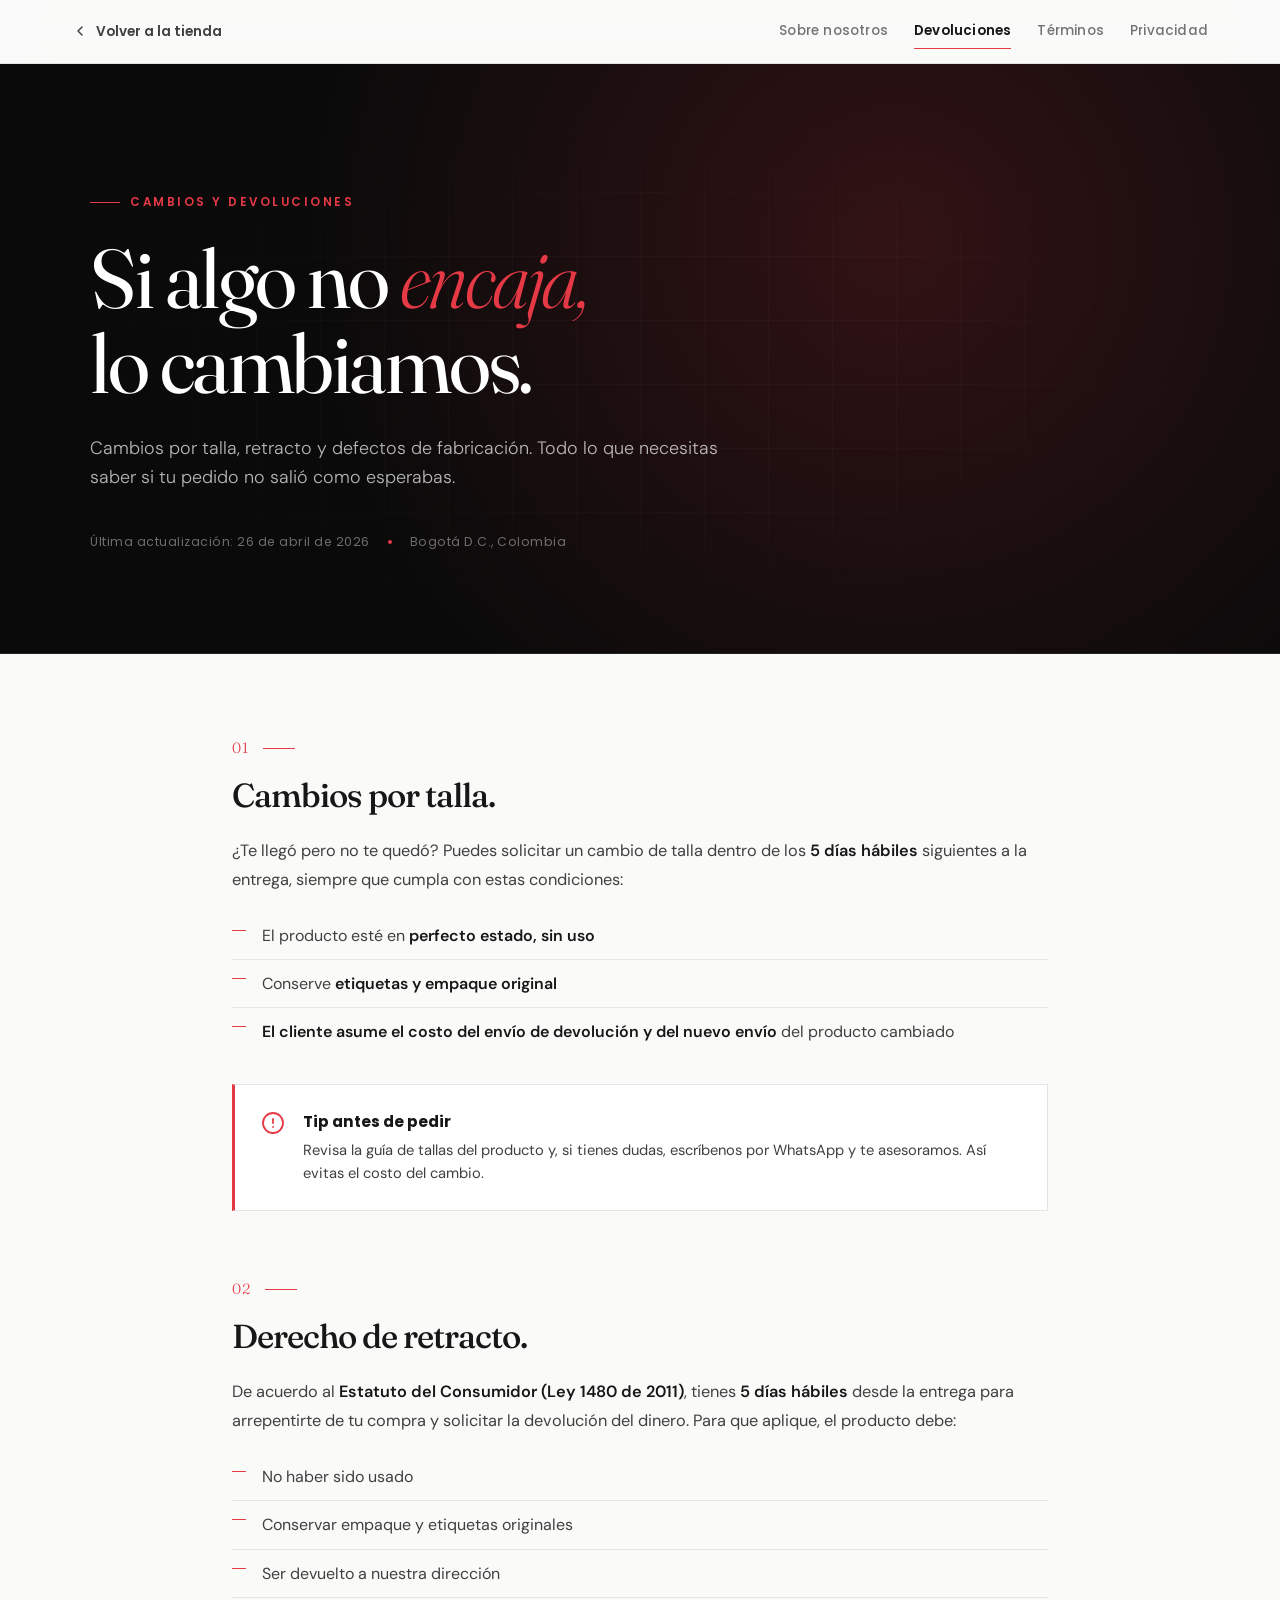
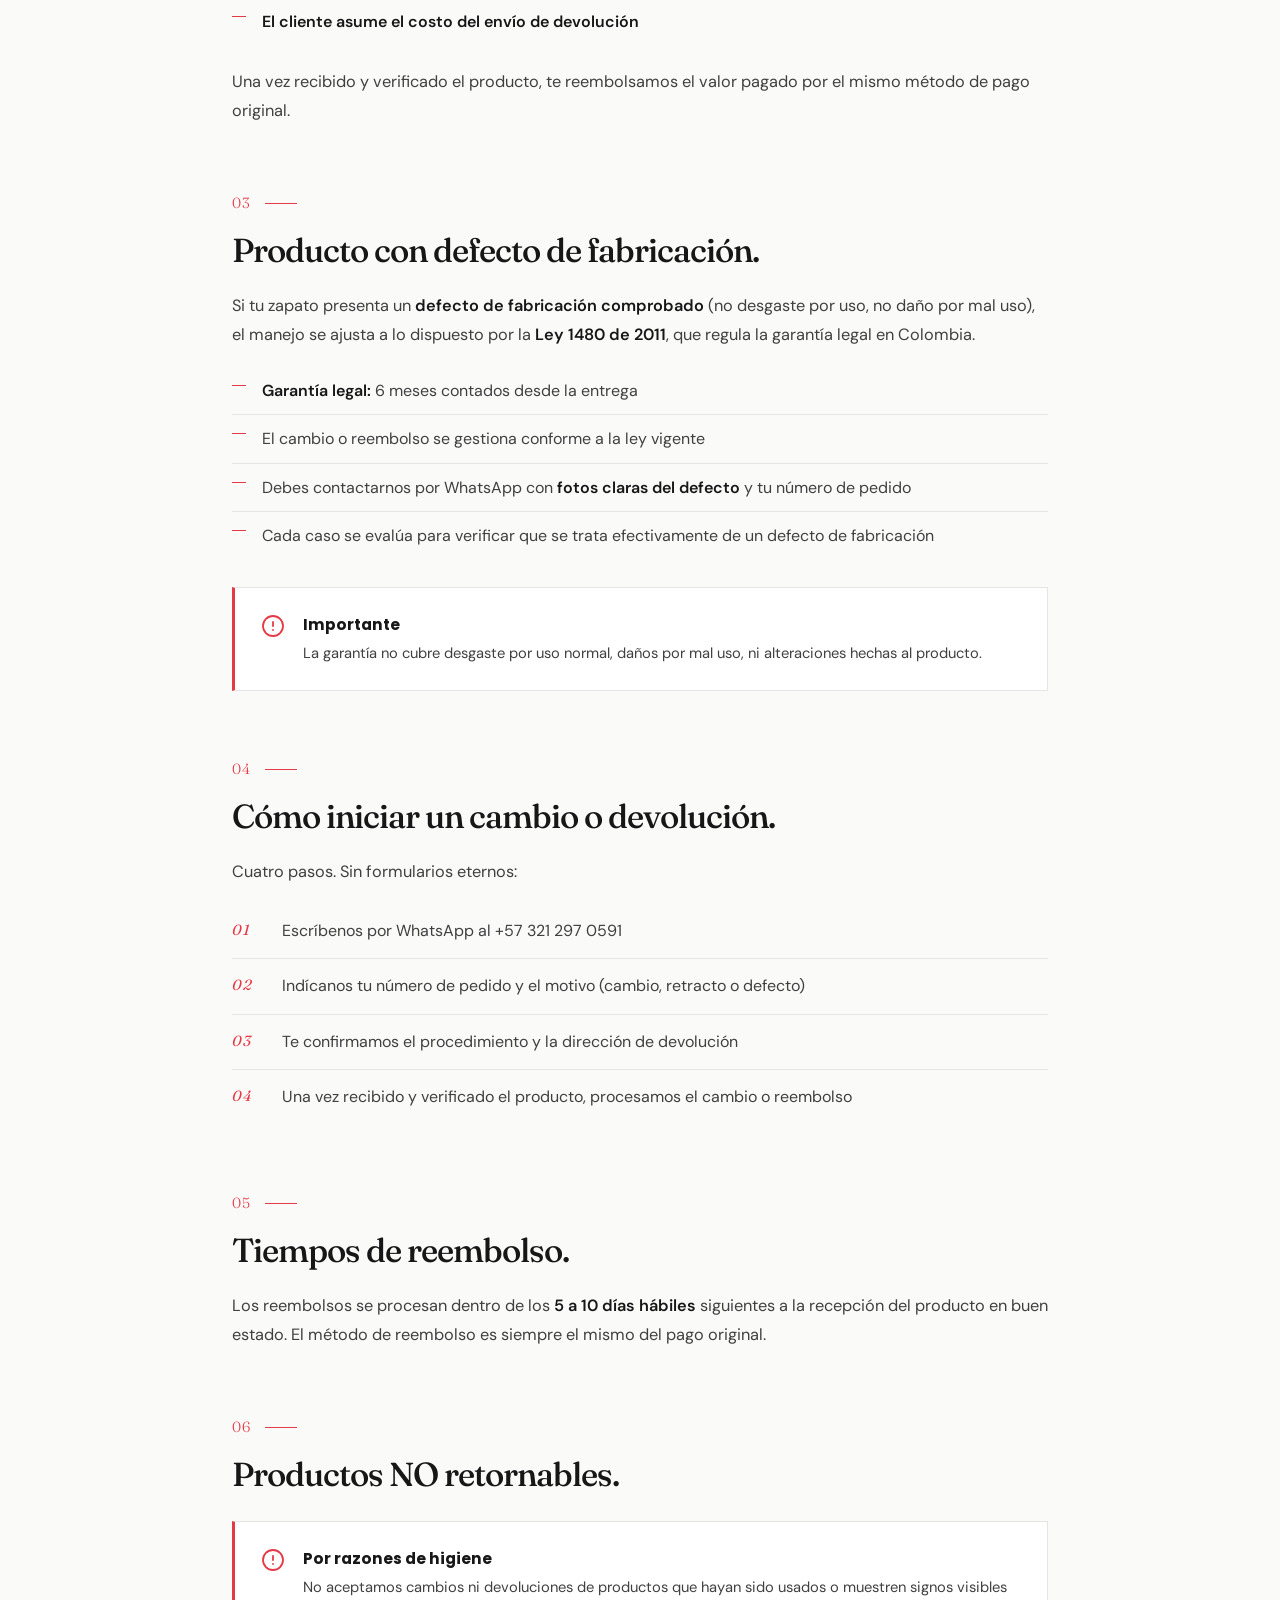
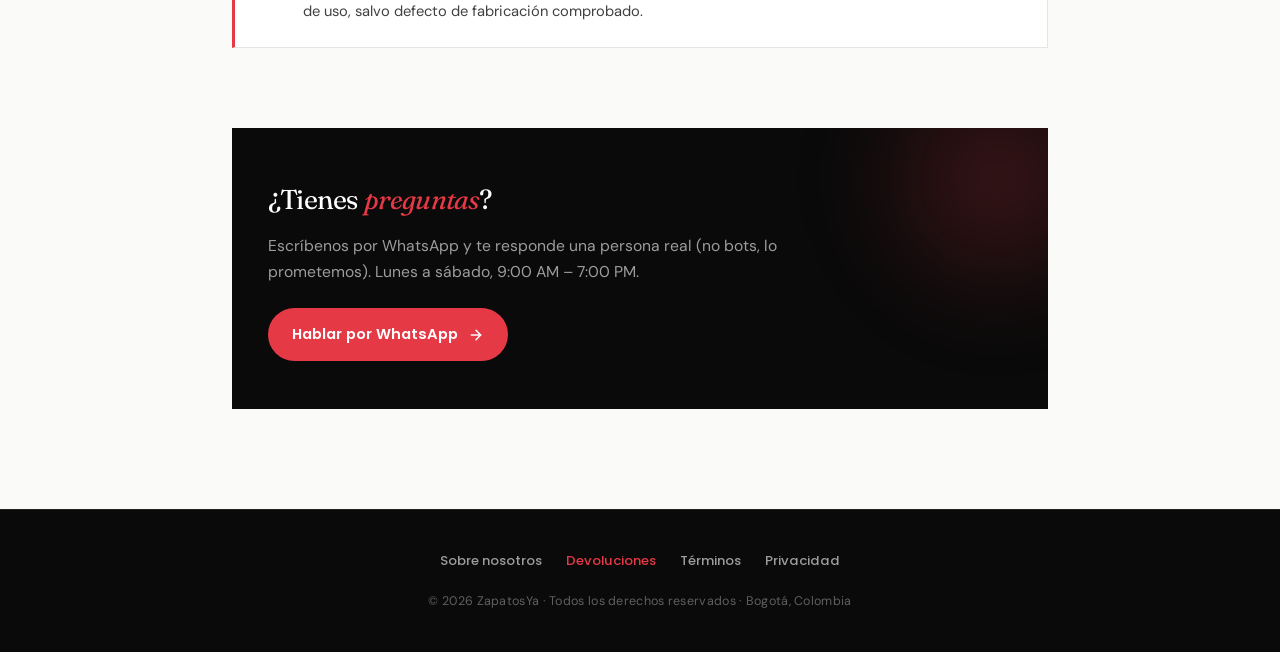
==== commit e28dd263: "Add files via upload" ====
--- a/devoluciones.html
+++ b/devoluciones.html
@@ -4,7 +4,7 @@
 <meta charset="UTF-8"/>
 <meta name="viewport" content="width=device-width,initial-scale=1.0"/>
 <title>Cambios y Devoluciones | ZapatosYa</title>
-<meta name="description" content="Cambios por talla, devoluciones por defecto, retracto. Todo lo que necesitas saber si tu pedido no salió como esperabas."/>
+<meta name="description" content="Cambios por talla, retracto y defectos de fabricación. Todo lo que necesitas saber si tu pedido no salió como esperabas."/>
 <meta name="theme-color" content="#E63946"/>
 <link rel="canonical" href="https://zapatosya.com/devoluciones"/>
 <link rel="icon" href="/img/favicon.ico" sizes="any"/>
@@ -32,7 +32,6 @@
   </div>
 </header>
 
-<!-- Drawer móvil -->
 <div class="lh-drawer-ov" id="lhDrawerOv"></div>
 <aside class="lh-drawer" id="lhDrawer" aria-label="Menú móvil">
   <div class="lh-drawer-head">
@@ -42,7 +41,7 @@
     </button>
   </div>
   <nav class="lh-drawer-nav">
-    <a href="/" class="lh-drawer-link"><span class="lh-drawer-link-num">01</span><span class="lh-drawer-link-text">Inicio</span></a><a href="/sobre-nosotros" class="lh-drawer-link"><span class="lh-drawer-link-num">02</span><span class="lh-drawer-link-text">Sobre nosotros</span></a><a href="/devoluciones" class="lh-drawer-link active"><span class="lh-drawer-link-num">03</span><span class="lh-drawer-link-text">Devoluciones</span></a><a href="/terminos" class="lh-drawer-link"><span class="lh-drawer-link-num">04</span><span class="lh-drawer-link-text">Términos</span></a><a href="/privacidad" class="lh-drawer-link"><span class="lh-drawer-link-num">05</span><span class="lh-drawer-link-text">Privacidad</span></a>
+    <a href="/" class="lh-drawer-link"><span class="lh-drawer-link-text">Inicio</span></a><a href="/sobre-nosotros" class="lh-drawer-link"><span class="lh-drawer-link-text">Sobre nosotros</span></a><a href="/devoluciones" class="lh-drawer-link active"><span class="lh-drawer-link-text">Devoluciones</span></a><a href="/terminos" class="lh-drawer-link"><span class="lh-drawer-link-text">Términos</span></a><a href="/privacidad" class="lh-drawer-link"><span class="lh-drawer-link-text">Privacidad</span></a>
   </nav>
   <div class="lh-drawer-foot">
     <a href="https://wa.me/573212970591" target="_blank" rel="noopener" class="lh-drawer-wa">
@@ -56,7 +55,7 @@
   <div class="lh-hero-in">
     <div class="lh-eyebrow">Cambios y devoluciones</div>
     <h1 class="lh-title">Si algo no <em>encaja,</em><br/>lo cambiamos.</h1>
-    <p class="lh-lead">Cambios por talla, devoluciones por defecto, retracto. Todo lo que necesitas saber si tu pedido no salió como esperabas.</p>
+    <p class="lh-lead">Cambios por talla, retracto y defectos de fabricación. Todo lo que necesitas saber si tu pedido no salió como esperabas.</p>
     <div class="lh-meta">
       <span>Última actualización: 26 de abril de 2026</span>
       <span class="lh-meta-dot"></span>
@@ -69,41 +68,51 @@
   <section class="lh-section" style="--i:0">
     <div class="lh-num">01</div>
     <h2 class="lh-h2">Cambios por talla.</h2>
-    <p class="lh-p">¿Te llegó pero no te quedó? Puedes cambiar tu zapato dentro de los <strong>5 días hábiles</strong> siguientes a la entrega, siempre que cumpla con estas condiciones:</p>
+    <p class="lh-p">¿Te llegó pero no te quedó? Puedes solicitar un cambio de talla dentro de los <strong>5 días hábiles</strong> siguientes a la entrega, siempre que cumpla con estas condiciones:</p>
     <ul class="lh-list">
       <li>El producto esté en <strong>perfecto estado, sin uso</strong></li>
       <li>Conserve <strong>etiquetas y empaque original</strong></li>
-      <li>El cliente asume el costo del envío del cambio</li>
+      <li><strong>El cliente asume el costo del envío de devolución y del nuevo envío</strong> del producto cambiado</li>
     </ul>
+    <div class="lh-callout">
+      <svg class="lh-callout-ico" viewBox="0 0 24 24" fill="none" stroke="currentColor" stroke-width="1.8" stroke-linecap="round" stroke-linejoin="round"><circle cx="12" cy="12" r="10"/><line x1="12" y1="8" x2="12" y2="12"/><line x1="12" y1="16" x2="12.01" y2="16"/></svg>
+      <div class="lh-callout-text">
+        <div class="lh-callout-h">Tip antes de pedir</div>
+        <div class="lh-callout-p">Revisa la guía de tallas del producto y, si tienes dudas, escríbenos por WhatsApp y te asesoramos. Así evitas el costo del cambio.</div>
+      </div>
+    </div>
   </section>
 
   <section class="lh-section" style="--i:1">
     <div class="lh-num">02</div>
-    <h2 class="lh-h2">Producto defectuoso.</h2>
-    <p class="lh-p">Si tu zapato presenta <strong>defectos de fabricación</strong> o llega dañado, no es tu problema, es nuestro. Así lo manejamos:</p>
-    <div class="lh-callout">
-      <svg class="lh-callout-ico" viewBox="0 0 24 24" fill="none" stroke="currentColor" stroke-width="1.8" stroke-linecap="round" stroke-linejoin="round"><path d="M22 11.08V12a10 10 0 1 1-5.93-9.14"/><polyline points="22 4 12 14.01 9 11.01"/></svg>
-      <div class="lh-callout-text">
-        <div class="lh-callout-h">El cambio es totalmente gratis</div>
-        <div class="lh-callout-p">Tienes 6 meses de garantía según la Ley 1480 de 2011. Asumimos el envío del cambio o reembolso completo.</div>
-      </div>
-    </div>
+    <h2 class="lh-h2">Derecho de retracto.</h2>
+    <p class="lh-p">De acuerdo al <strong>Estatuto del Consumidor (Ley 1480 de 2011)</strong>, tienes <strong>5 días hábiles</strong> desde la entrega para arrepentirte de tu compra y solicitar la devolución del dinero. Para que aplique, el producto debe:</p>
     <ul class="lh-list">
-      <li><strong>6 meses de garantía</strong> según la Ley 1480 de 2011</li>
-      <li>El cambio o reembolso es <strong>totalmente gratis</strong> (asumimos el envío)</li>
-      <li>Debes contactarnos por WhatsApp con fotos del defecto</li>
+      <li>No haber sido usado</li>
+      <li>Conservar empaque y etiquetas originales</li>
+      <li>Ser devuelto a nuestra dirección</li>
+      <li><strong>El cliente asume el costo del envío de devolución</strong></li>
     </ul>
+    <p class="lh-p">Una vez recibido y verificado el producto, te reembolsamos el valor pagado por el mismo método de pago original.</p>
   </section>
 
   <section class="lh-section" style="--i:2">
     <div class="lh-num">03</div>
-    <h2 class="lh-h2">Derecho de retracto.</h2>
-    <p class="lh-p">De acuerdo al Estatuto del Consumidor, tienes <strong>5 días hábiles</strong> desde la entrega para arrepentirte de tu compra y solicitar la devolución del dinero. Para que aplique, el producto debe:</p>
+    <h2 class="lh-h2">Producto con defecto de fabricación.</h2>
+    <p class="lh-p">Si tu zapato presenta un <strong>defecto de fabricación comprobado</strong> (no desgaste por uso, no daño por mal uso), el manejo se ajusta a lo dispuesto por la <strong>Ley 1480 de 2011</strong>, que regula la garantía legal en Colombia.</p>
     <ul class="lh-list">
-      <li>No haber sido usado</li>
-      <li>Conservar empaque y etiquetas originales</li>
-      <li>Ser devuelto a nuestra dirección (el cliente cubre el envío de devolución)</li>
+      <li><strong>Garantía legal:</strong> 6 meses contados desde la entrega</li>
+      <li>El cambio o reembolso se gestiona conforme a la ley vigente</li>
+      <li>Debes contactarnos por WhatsApp con <strong>fotos claras del defecto</strong> y tu número de pedido</li>
+      <li>Cada caso se evalúa para verificar que se trata efectivamente de un defecto de fabricación</li>
     </ul>
+    <div class="lh-callout">
+      <svg class="lh-callout-ico" viewBox="0 0 24 24" fill="none" stroke="currentColor" stroke-width="1.8" stroke-linecap="round" stroke-linejoin="round"><circle cx="12" cy="12" r="10"/><line x1="12" y1="8" x2="12" y2="12"/><line x1="12" y1="16" x2="12.01" y2="16"/></svg>
+      <div class="lh-callout-text">
+        <div class="lh-callout-h">Importante</div>
+        <div class="lh-callout-p">La garantía no cubre desgaste por uso normal, daños por mal uso, ni alteraciones hechas al producto.</div>
+      </div>
+    </div>
   </section>
 
   <section class="lh-section" style="--i:3">
@@ -112,8 +121,8 @@
     <p class="lh-p">Cuatro pasos. Sin formularios eternos:</p>
     <ol class="lh-ol">
       <li>Escríbenos por WhatsApp al <a href="https://wa.me/573212970591">+57 321 297 0591</a></li>
-      <li>Indícanos tu número de pedido y el motivo</li>
-      <li>Te damos las instrucciones de devolución y la dirección</li>
+      <li>Indícanos tu número de pedido y el motivo (cambio, retracto o defecto)</li>
+      <li>Te confirmamos el procedimiento y la dirección de devolución</li>
       <li>Una vez recibido y verificado el producto, procesamos el cambio o reembolso</li>
     </ol>
   </section>
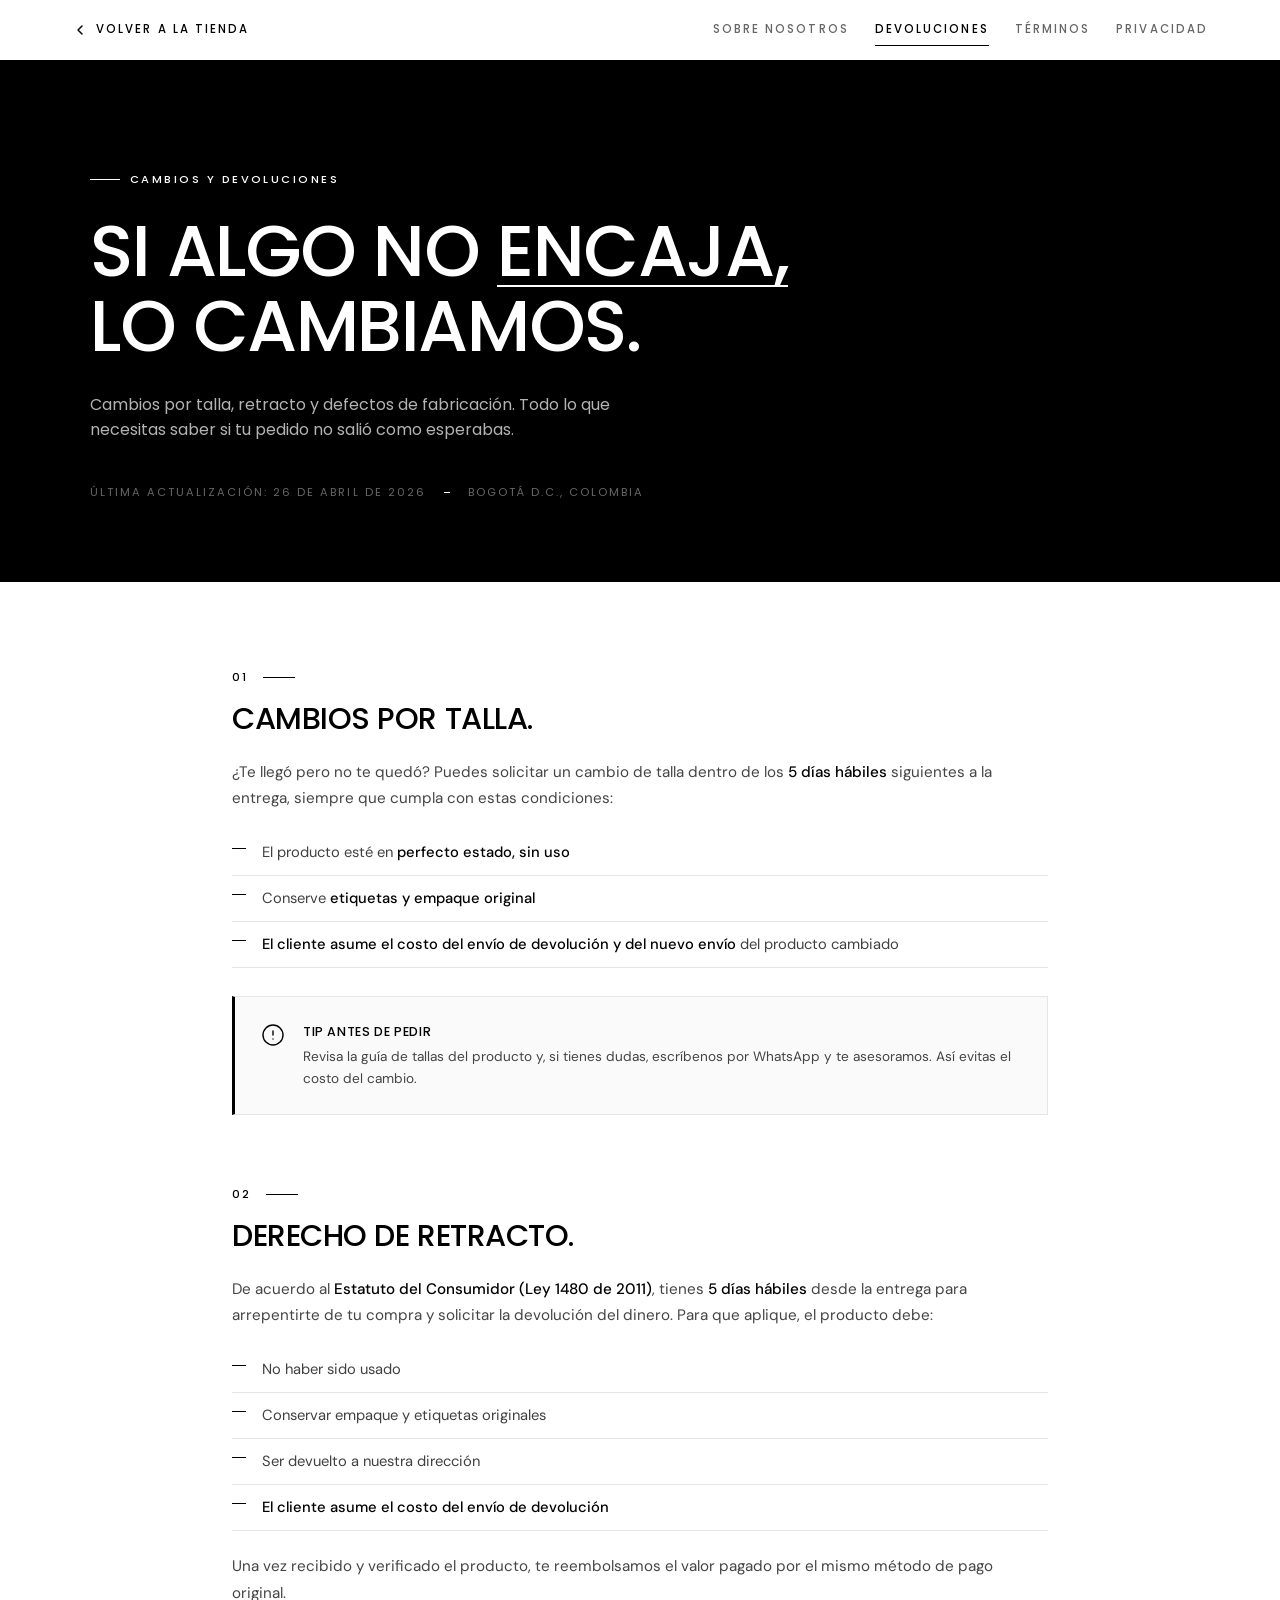
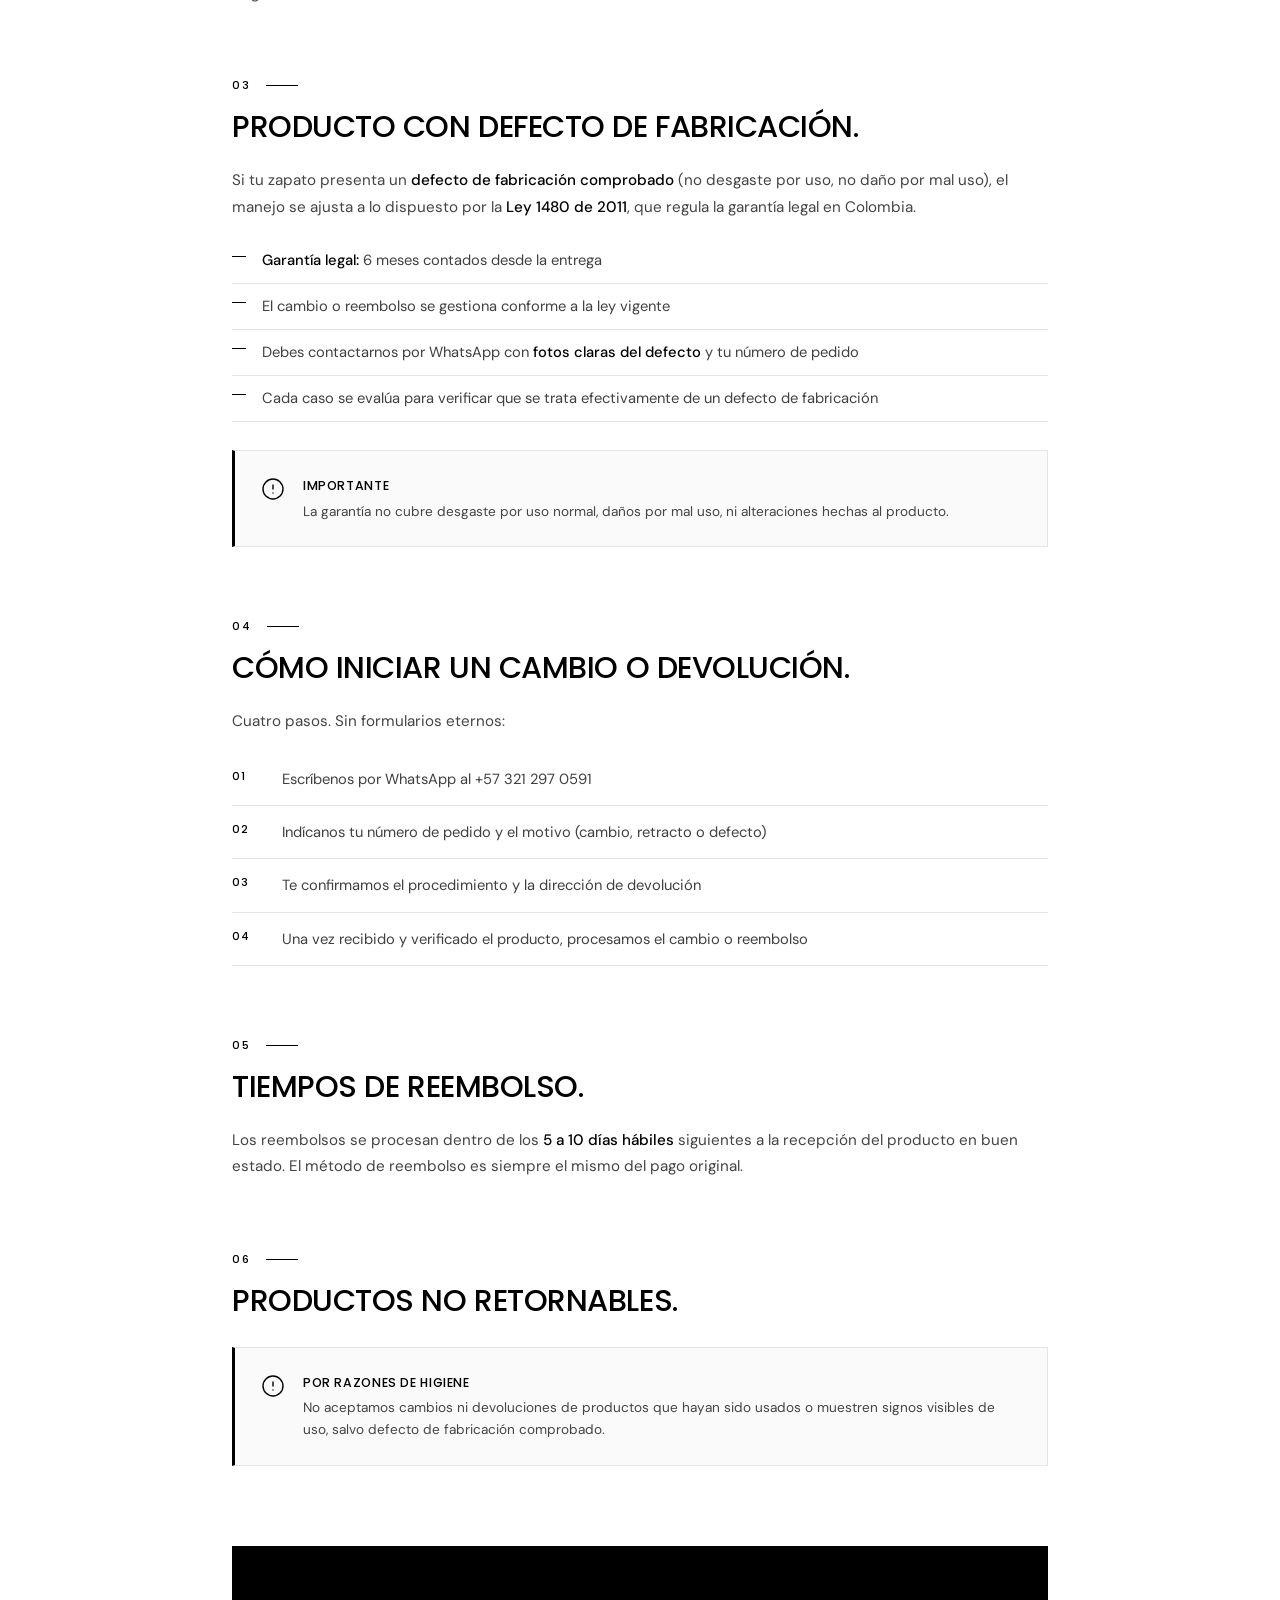
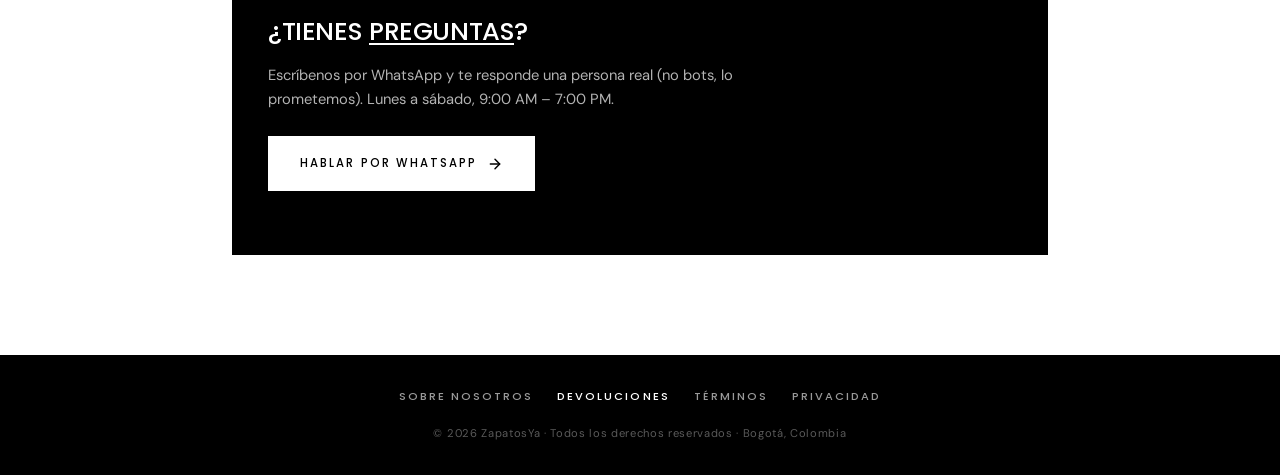
==== commit 13ec981a: "Add files via upload" ====
--- a/devoluciones.html
+++ b/devoluciones.html
@@ -6,7 +6,7 @@
 <title>Cambios y Devoluciones | ZapatosYa</title>
 <meta name="description" content="Cambios por talla, retracto y defectos de fabricación. Todo lo que necesitas saber si tu pedido no salió como esperabas."/>
 <meta name="theme-color" content="#E63946"/>
-<link rel="canonical" href="https://zapatosya.com/devoluciones"/>
+<link rel="canonical" href="https://zapatosya.com/devoluciones.html"/>
 <link rel="icon" href="/img/favicon.ico" sizes="any"/>
 <link rel="icon" type="image/png" sizes="32x32" href="/img/favicon-32.png"/>
 <link rel="apple-touch-icon" sizes="180x180" href="/img/apple-touch-icon.png"/>
@@ -24,7 +24,7 @@
       <span>Volver a la tienda</span>
     </a>
     <nav class="lh-nav" aria-label="Páginas legales">
-      <a href="/sobre-nosotros">Sobre nosotros</a><a href="/devoluciones" class="active">Devoluciones</a><a href="/terminos">Términos</a><a href="/privacidad">Privacidad</a>
+      <a href="/sobre-nosotros.html">Sobre nosotros</a><a href="/devoluciones.html" class="active">Devoluciones</a><a href="/terminos.html">Términos</a><a href="/privacidad.html">Privacidad</a>
     </nav>
     <button class="lh-mb" id="lhMb" aria-label="Abrir menú" title="Menú">
       <span></span><span></span><span></span>
@@ -41,7 +41,7 @@
     </button>
   </div>
   <nav class="lh-drawer-nav">
-    <a href="/" class="lh-drawer-link"><span class="lh-drawer-link-text">Inicio</span></a><a href="/sobre-nosotros" class="lh-drawer-link"><span class="lh-drawer-link-text">Sobre nosotros</span></a><a href="/devoluciones" class="lh-drawer-link active"><span class="lh-drawer-link-text">Devoluciones</span></a><a href="/terminos" class="lh-drawer-link"><span class="lh-drawer-link-text">Términos</span></a><a href="/privacidad" class="lh-drawer-link"><span class="lh-drawer-link-text">Privacidad</span></a>
+    <a href="/" class="lh-drawer-link"><span class="lh-drawer-link-text">Inicio</span></a><a href="/sobre-nosotros.html" class="lh-drawer-link"><span class="lh-drawer-link-text">Sobre nosotros</span></a><a href="/devoluciones.html" class="lh-drawer-link active"><span class="lh-drawer-link-text">Devoluciones</span></a><a href="/terminos.html" class="lh-drawer-link"><span class="lh-drawer-link-text">Términos</span></a><a href="/privacidad.html" class="lh-drawer-link"><span class="lh-drawer-link-text">Privacidad</span></a>
   </nav>
   <div class="lh-drawer-foot">
     <a href="https://wa.me/573212970591" target="_blank" rel="noopener" class="lh-drawer-wa">
@@ -156,7 +156,7 @@
 </main>
 <footer class="lh-foot">
   <div class="lh-foot-in">
-    <div class="lh-foot-links"><a href="/sobre-nosotros">Sobre nosotros</a><a href="/devoluciones" class="active">Devoluciones</a><a href="/terminos">Términos</a><a href="/privacidad">Privacidad</a></div>
+    <div class="lh-foot-links"><a href="/sobre-nosotros.html">Sobre nosotros</a><a href="/devoluciones.html" class="active">Devoluciones</a><a href="/terminos.html">Términos</a><a href="/privacidad.html">Privacidad</a></div>
     <div class="lh-foot-copy">© 2026 ZapatosYa · Todos los derechos reservados · Bogotá, Colombia</div>
   </div>
 </footer>
--- a/legal.css
+++ b/legal.css
@@ -162,3 +162,296 @@
 @media(max-width:420px){
   .lh-promise{grid-template-columns:1fr}
 }
+
+/* ============================================================
+   ZY-SKIN para páginas legales
+   Alinea las páginas legales con el estilo del home:
+   blanco/negro, sin rojo, sin serif itálica, todo cuadrado.
+   Para revertir: borra desde aquí hasta el FIN.
+   ============================================================ */
+
+/* 1. Variables sobrescritas */
+:root{
+  --red:#000!important;
+  --red2:#000!important;
+  --red-soft:#fafafa!important;
+  --bg:#fff!important;
+}
+
+body{background:#fff!important;color:#000!important}
+
+/* 2. Header limpio */
+.lh-hdr{
+  background:#fff!important;
+  backdrop-filter:none!important;
+  -webkit-backdrop-filter:none!important;
+  border-bottom:1px solid #000!important;
+  padding:14px 0!important;
+}
+.lh-back{
+  font-weight:500!important;
+  font-size:.72rem!important;
+  letter-spacing:.18em!important;
+  text-transform:uppercase!important;
+  color:#000!important;
+}
+.lh-back:hover{color:#000!important;opacity:.6;transform:none!important}
+
+/* Nav central */
+.lh-nav a{
+  font-weight:500!important;
+  font-size:.72rem!important;
+  letter-spacing:.18em!important;
+  text-transform:uppercase!important;
+  color:#666!important;
+}
+.lh-nav a:hover,.lh-nav a.active{color:#000!important}
+.lh-nav a::after{background:#000!important}
+
+/* Hamburguesa */
+.lh-mb span{background:#000!important;height:1px!important}
+
+/* 3. Drawer móvil */
+.lh-drawer{background:#000!important}
+.lh-drawer-link{
+  font-weight:500!important;
+  font-size:.95rem!important;
+  letter-spacing:.16em!important;
+  text-transform:uppercase!important;
+}
+.lh-drawer-link:hover,.lh-drawer-link.active{
+  background:rgba(255,255,255,.08)!important;
+  padding-left:36px!important;
+}
+.lh-drawer-link.active .lh-drawer-link-text,
+.lh-drawer-link:hover .lh-drawer-link-text{color:#fff!important}
+.lh-drawer-close{border-radius:0!important}
+.lh-drawer-close:hover{background:#fff!important;color:#000!important;border-color:#fff!important}
+
+/* WhatsApp del drawer: cuadrado y blanco/negro */
+.lh-drawer-wa{
+  background:#fff!important;
+  color:#000!important;
+  border-radius:0!important;
+  font-weight:500!important;
+  letter-spacing:.18em!important;
+  text-transform:uppercase!important;
+  font-size:.72rem!important;
+  padding:16px 18px!important;
+}
+.lh-drawer-wa:hover{
+  background:#000!important;
+  color:#fff!important;
+  border:1px solid #fff!important;
+  transform:none!important;
+  box-shadow:none!important;
+}
+
+/* 4. HERO editorial — sin gradientes ni adornos */
+.lh-hero{
+  background:#000!important;
+  padding:100px 32px 80px!important;
+  border-bottom:none!important;
+}
+.lh-hero::before,.lh-hero::after{display:none!important}
+.lh-eyebrow{
+  color:#fff!important;
+  font-weight:500!important;
+  font-size:.7rem!important;
+  letter-spacing:.22em!important;
+}
+.lh-eyebrow::before{background:#fff!important;width:30px!important}
+
+.lh-title{
+  font-family:'Poppins',sans-serif!important;
+  font-weight:500!important;
+  letter-spacing:-.02em!important;
+  font-size:clamp(2.4rem,6vw,4.5rem)!important;
+  text-transform:uppercase!important;
+  line-height:1.05!important;
+}
+.lh-title em{
+  font-style:normal!important;
+  color:#fff!important;
+  font-weight:500!important;
+  text-transform:uppercase!important;
+  border-bottom:2px solid #fff;
+  display:inline-block;
+  line-height:.95;
+}
+.lh-lead{
+  font-family:'Poppins',sans-serif!important;
+  font-size:1rem!important;
+  font-weight:400!important;
+  color:rgba(255,255,255,.7)!important;
+  max-width:580px!important;
+}
+.lh-meta{
+  font-size:.7rem!important;
+  letter-spacing:.18em!important;
+  text-transform:uppercase!important;
+  color:rgba(255,255,255,.4)!important;
+}
+.lh-meta-dot{background:#fff!important;border-radius:0!important;width:6px!important;height:1px!important}
+
+/* 5. Cuerpo de contenido */
+.lh-body{padding:80px 32px 100px!important}
+
+.lh-num{
+  font-family:'Poppins',sans-serif!important;
+  font-style:normal!important;
+  font-weight:500!important;
+  font-size:.7rem!important;
+  letter-spacing:.22em!important;
+  color:#000!important;
+}
+.lh-num::after{background:#000!important;width:32px!important}
+
+.lh-h2{
+  font-family:'Poppins',sans-serif!important;
+  font-weight:500!important;
+  letter-spacing:-.015em!important;
+  text-transform:uppercase!important;
+  font-size:clamp(1.4rem,2.4vw,1.9rem)!important;
+  color:#000!important;
+}
+
+.lh-h3{
+  font-family:'Poppins',sans-serif!important;
+  font-weight:500!important;
+  letter-spacing:.02em!important;
+  text-transform:uppercase!important;
+  font-size:.85rem!important;
+  color:#000!important;
+}
+
+.lh-p{
+  font-size:.95rem!important;
+  color:#444!important;
+  line-height:1.75!important;
+}
+.lh-p strong{color:#000!important;font-weight:500!important}
+.lh-p a{
+  color:#000!important;
+  font-weight:500!important;
+  border-bottom:1px solid #000!important;
+}
+.lh-p a:hover{color:#000!important;opacity:.6}
+
+/* 6. Listas */
+.lh-list li{
+  font-size:.92rem!important;
+  border-bottom:1px solid #e5e5e5!important;
+}
+.lh-list li::before{background:#000!important;width:14px!important}
+.lh-list li strong{color:#000!important;font-weight:500!important}
+
+.lh-ol li{font-size:.92rem!important;border-bottom:1px solid #e5e5e5!important}
+.lh-ol li::before{
+  font-family:'Poppins',sans-serif!important;
+  font-style:normal!important;
+  font-weight:500!important;
+  color:#000!important;
+  font-size:.7rem!important;
+  letter-spacing:.1em!important;
+}
+
+/* 7. Cards "promesa" cuadradas */
+.lh-promise{
+  border:1px solid #e5e5e5!important;
+  border-radius:0!important;
+  background:#e5e5e5!important;
+}
+.lh-promise-item{
+  background:#fff!important;
+  border-radius:0!important;
+}
+.lh-promise-item:hover{background:#fafafa!important}
+.lh-promise-ico{color:#000!important;width:28px!important;height:28px!important;stroke-width:1.4!important}
+.lh-promise-h{
+  font-weight:500!important;
+  letter-spacing:.05em!important;
+  text-transform:uppercase!important;
+  font-size:.85rem!important;
+  color:#000!important;
+}
+.lh-promise-p{font-size:.82rem!important;color:#666!important}
+
+/* 8. Callout (info importante) cuadrado y monocromático */
+.lh-callout{
+  background:#fafafa!important;
+  border:1px solid #e5e5e5!important;
+  border-left:3px solid #000!important;
+  border-radius:0!important;
+}
+.lh-callout-ico{color:#000!important;stroke-width:1.4!important}
+.lh-callout-h{
+  font-weight:500!important;
+  letter-spacing:.05em!important;
+  text-transform:uppercase!important;
+  font-size:.78rem!important;
+  color:#000!important;
+}
+.lh-callout-p{color:#444!important;font-size:.85rem!important}
+
+/* 9. Contacto card final */
+.lh-contact{
+  background:#000!important;
+  border-radius:0!important;
+  padding:64px 36px!important;
+}
+.lh-contact::before{display:none!important}
+.lh-contact-h{
+  font-family:'Poppins',sans-serif!important;
+  font-weight:500!important;
+  letter-spacing:-.015em!important;
+  text-transform:uppercase!important;
+  font-size:1.6rem!important;
+}
+.lh-contact-h em{
+  font-style:normal!important;
+  color:#fff!important;
+  font-weight:500!important;
+  border-bottom:2px solid #fff;
+  display:inline-block;
+  line-height:.95;
+}
+.lh-contact-p{color:rgba(255,255,255,.7)!important;font-size:.92rem!important}
+.lh-contact-cta{
+  background:#fff!important;
+  color:#000!important;
+  border-radius:0!important;
+  font-weight:500!important;
+  letter-spacing:.18em!important;
+  text-transform:uppercase!important;
+  font-size:.72rem!important;
+  padding:18px 32px!important;
+}
+.lh-contact-cta:hover{
+  background:transparent!important;
+  color:#fff!important;
+  outline:1px solid #fff;
+  transform:none!important;
+}
+
+/* 10. Footer monocromático */
+.lh-foot{
+  background:#000!important;
+  padding:32px 24px!important;
+  border-top:none!important;
+}
+.lh-foot-links a{
+  font-weight:500!important;
+  letter-spacing:.18em!important;
+  text-transform:uppercase!important;
+  font-size:.7rem!important;
+  color:rgba(255,255,255,.6)!important;
+}
+.lh-foot-links a:hover,.lh-foot-links a.active{color:#fff!important}
+.lh-foot-copy{
+  font-size:.7rem!important;
+  letter-spacing:.06em!important;
+  color:rgba(255,255,255,.35)!important;
+}
+
+/* FIN ZY-SKIN páginas legales */
